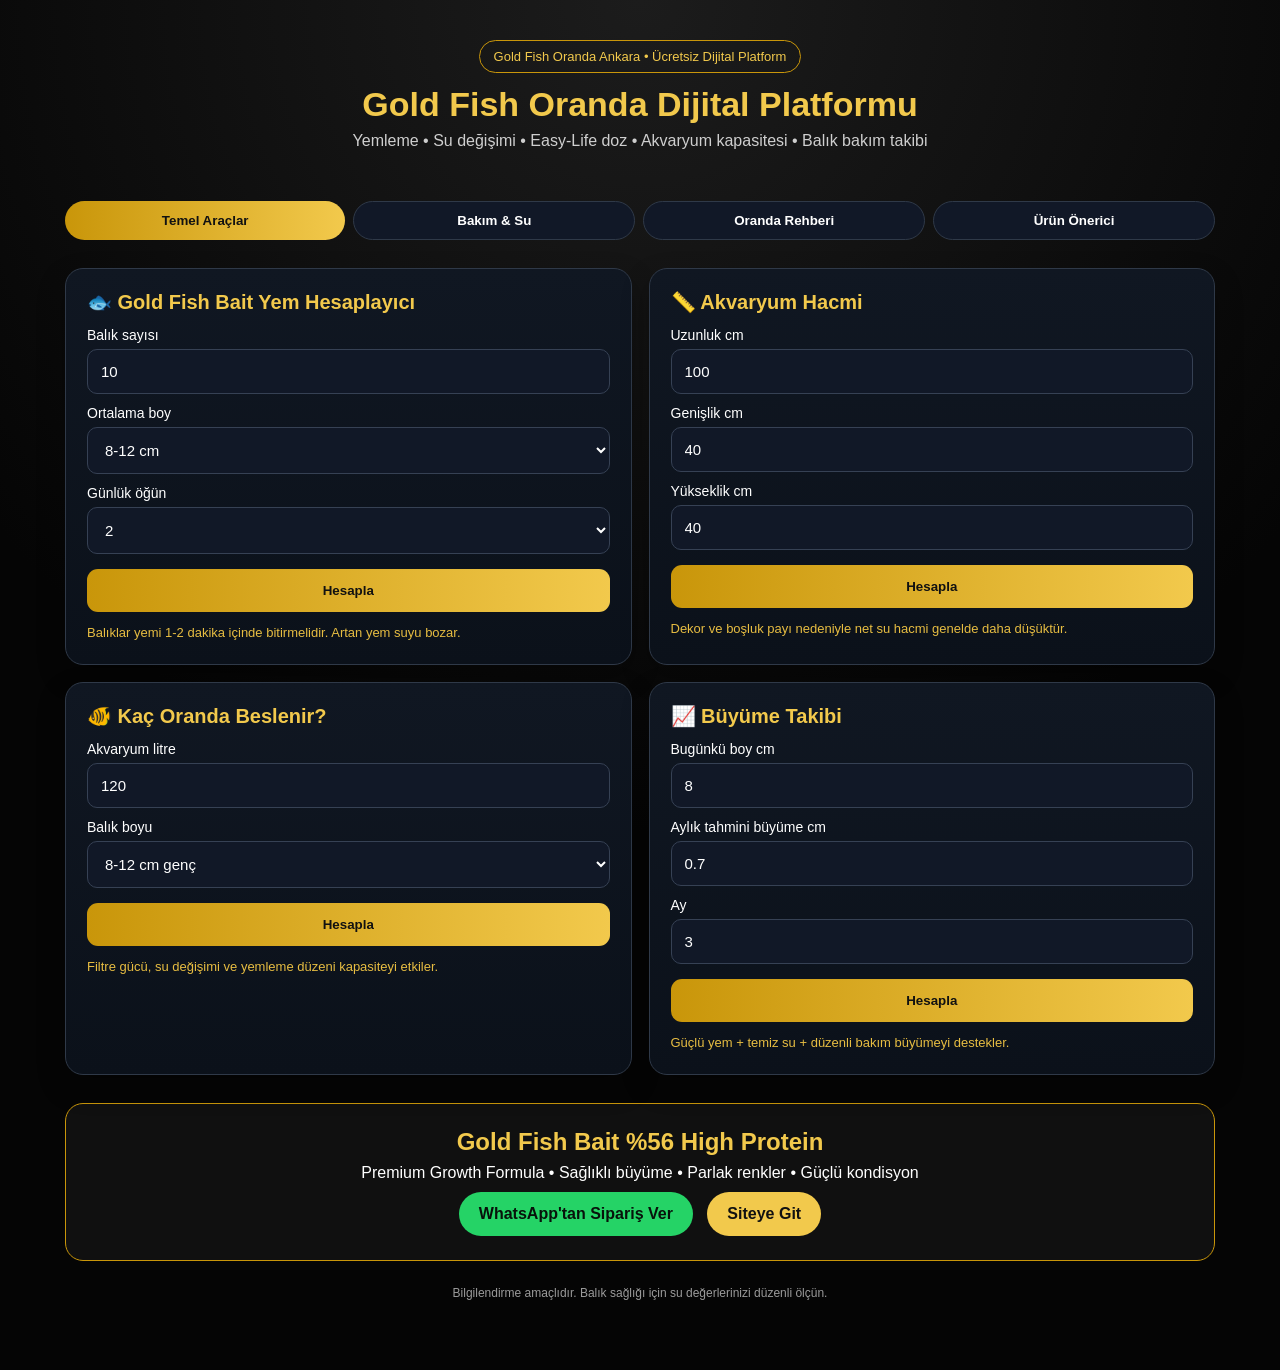
==== index.html @ d2656346 "Add files via upload" ====
<!DOCTYPE html>
<html lang="tr">
<head>
<meta charset="UTF-8">
<meta name="viewport" content="width=device-width, initial-scale=1.0">
<title>Gold Fish Oranda Dijital Platformu</title>
<style>
:root{--bg:#050505;--panel:#101722;--panel2:#0b111a;--gold:#f2c94c;--goldDark:#c9960a;--text:#fff;--muted:#cfcfcf;--line:#2f3948;--green:#22c55e;--red:#ef4444}
*{box-sizing:border-box} body{margin:0;font-family:Arial,Helvetica,sans-serif;background:radial-gradient(circle at top,#1c1c1c,#050505 55%);color:var(--text)}
.wrap{max-width:1180px;margin:auto;padding:28px 15px 70px}
header{text-align:center;padding:12px 0 26px}
.badge{display:inline-block;border:1px solid var(--goldDark);color:var(--gold);padding:8px 14px;border-radius:999px;font-size:13px;margin-bottom:12px}
h1{margin:0;color:var(--gold);font-size:34px}.sub{color:var(--muted);margin-top:8px}
.tabs{display:flex;gap:8px;overflow:auto;margin:10px 0 20px;padding-bottom:8px}
.tab{white-space:nowrap;background:#111827;border:1px solid var(--line);color:white;padding:11px 14px;border-radius:999px;cursor:pointer;font-weight:700}
.tab.active{background:linear-gradient(90deg,var(--goldDark),var(--gold));color:#111;border:0}
.grid{display:grid;grid-template-columns:repeat(2,minmax(0,1fr));gap:17px}.card{background:linear-gradient(180deg,var(--panel),var(--panel2));border:1px solid var(--line);border-radius:18px;padding:21px;box-shadow:0 12px 28px rgba(0,0,0,.28)}
.card h2{margin:0 0 13px;color:var(--gold);font-size:20px}label{display:block;margin:11px 0 6px;font-size:14px}
input,select{width:100%;background:#111827;border:1px solid #364154;color:white;border-radius:10px;padding:13px;font-size:15px}
button{width:100%;margin-top:15px;border:0;border-radius:11px;padding:14px;font-weight:900;cursor:pointer;background:linear-gradient(90deg,var(--goldDark),var(--gold));color:#111}
.result{display:none;margin-top:15px;background:#111827;border:1px solid #3b4658;border-radius:13px;padding:15px;line-height:1.8}.result b{color:var(--gold)}
.note{font-size:13px;color:#e7bd42;margin-top:12px;line-height:1.45}.section{display:none}.section.active{display:block}
.cta{margin-top:28px;text-align:center;background:#101010;border:1px solid var(--goldDark);border-radius:18px;padding:24px}.cta h3{color:var(--gold);margin:0 0 8px;font-size:24px}
.cta a{display:inline-block;margin:10px 5px 0;background:#25D366;color:#08120b;text-decoration:none;font-weight:900;border-radius:999px;padding:13px 20px}
.small{font-size:12px;color:#9b9b9b;text-align:center;margin-top:25px}.pill{display:inline-block;padding:4px 9px;border-radius:999px;background:#172033;color:#fff;margin:3px;font-size:12px}
@media(max-width:800px){.grid{grid-template-columns:1fr}h1{font-size:26px}.wrap{padding-top:18px}}
</style>
</head>
<body>
<div class="wrap">
<header>
<div class="badge">Gold Fish Oranda Ankara • Ücretsiz Dijital Platform</div>
<h1>Gold Fish Oranda Dijital Platformu</h1>
<div class="sub">Yemleme • Su değişimi • Easy-Life doz • Akvaryum kapasitesi • Balık bakım takibi</div>
</header>

<div class="tabs">
<button class="tab active" onclick="openSec('temel',this)">Temel Araçlar</button>
<button class="tab" onclick="openSec('bakim',this)">Bakım & Su</button>
<button class="tab" onclick="openSec('oranda',this)">Oranda Rehberi</button>
<button class="tab" onclick="openSec('urun',this)">Ürün Önerici</button>
</div>

<section id="temel" class="section active">
<div class="grid">
<div class="card"><h2>🐟 Gold Fish Bait Yem Hesaplayıcı</h2><label>Balık sayısı</label><input id="fishCount" type="number" value="10"><label>Ortalama boy</label><select id="fishSize"><option value="0.05">5 cm altı</option><option value="0.10">5-8 cm</option><option value="0.20" selected>8-12 cm</option><option value="0.35">12 cm üzeri</option></select><label>Günlük öğün</label><select id="meals"><option>1</option><option selected>2</option><option>3</option></select><button onclick="feedCalc()">Hesapla</button><div id="feedResult" class="result"></div><div class="note">Balıklar yemi 1-2 dakika içinde bitirmelidir. Artan yem suyu bozar.</div></div>
<div class="card"><h2>📏 Akvaryum Hacmi</h2><label>Uzunluk cm</label><input id="l" type="number" value="100"><label>Genişlik cm</label><input id="w" type="number" value="40"><label>Yükseklik cm</label><input id="h" type="number" value="40"><button onclick="volumeCalc()">Hesapla</button><div id="volumeResult" class="result"></div><div class="note">Dekor ve boşluk payı nedeniyle net su hacmi genelde daha düşüktür.</div></div>
<div class="card"><h2>🐠 Kaç Oranda Beslenir?</h2><label>Akvaryum litre</label><input id="capLiter" type="number" value="120"><label>Balık boyu</label><select id="capSize"><option value="20">5-8 cm yavru</option><option value="30" selected>8-12 cm genç</option><option value="45">12 cm üzeri büyük</option></select><button onclick="capCalc()">Hesapla</button><div id="capResult" class="result"></div><div class="note">Filtre gücü, su değişimi ve yemleme düzeni kapasiteyi etkiler.</div></div>
<div class="card"><h2>📈 Büyüme Takibi</h2><label>Bugünkü boy cm</label><input id="now" type="number" value="8"><label>Aylık tahmini büyüme cm</label><input id="growth" type="number" value="0.7" step="0.1"><label>Ay</label><input id="month" type="number" value="3"><button onclick="growthCalc()">Hesapla</button><div id="growthResult" class="result"></div><div class="note">Güçlü yem + temiz su + düzenli bakım büyümeyi destekler.</div></div>
</div>
</section>

<section id="bakim" class="section">
<div class="grid">
<div class="card"><h2>💧 Su Değişimi</h2><label>Akvaryum litre</label><input id="waterLiter" type="number" value="100"><label>Değişim oranı</label><select id="waterRate"><option value=".20">%20 Hafif</option><option value=".30" selected>%30 Standart</option><option value=".40">%40 Yoğun stok</option></select><button onclick="waterCalc()">Hesapla</button><div id="waterResult" class="result"></div></div>
<div class="card"><h2>🧪 Easy-Life Doz</h2><label>Akvaryum litre</label><input id="doseLiter" type="number" value="100"><label>Ürün</label><select id="doseProduct"><option value="10">AquaMaker</option><option value="10">EasyStart</option><option value="10">Filter Medium</option></select><button onclick="doseCalc()">Hesapla</button><div id="doseResult" class="result"></div><div class="note">Etiket talimatını ayrıca kontrol edin.</div></div>
<div class="card"><h2>🌊 Filtre Debisi</h2><label>Akvaryum litre</label><input id="flowLiter" type="number" value="100"><label>Çevrim hedefi</label><select id="turnover"><option value="5">Saatte 5x</option><option value="7" selected>Saatte 7x</option><option value="10">Saatte 10x</option></select><button onclick="flowCalc()">Hesapla</button><div id="flowResult" class="result"></div></div>
<div class="card"><h2>🧂 Tuz Hesaplayıcı</h2><label>Akvaryum litre</label><input id="saltLiter" type="number" value="100"><label>Doz</label><select id="saltDose"><option value="1">1 g / litre hafif</option><option value="2">2 g / litre orta</option><option value="3">3 g / litre güçlü</option></select><button onclick="saltCalc()">Hesapla</button><div id="saltResult" class="result"></div><div class="note">Tuz kullanımı tür, bitki ve tedavi durumuna göre değişir.</div></div>
</div>
</section>

<section id="oranda" class="section">
<div class="grid">
<div class="card"><h2>⭐ Oranda Kalite Ön Değerlendirme</h2><label>Baş gelişimi</label><select id="head"><option value="1">Zayıf</option><option value="2">Orta</option><option value="3">Güçlü</option></select><label>Vücut formu</label><select id="body"><option value="1">Zayıf</option><option value="2">Orta</option><option value="3">Güçlü</option></select><label>Renk/parlaklık</label><select id="color"><option value="1">Zayıf</option><option value="2">Orta</option><option value="3">Güçlü</option></select><button onclick="qualityCalc()">Değerlendir</button><div id="qualityResult" class="result"></div></div>
<div class="card"><h2>📋 Haftalık Bakım Planı</h2><label>Akvaryum yoğunluğu</label><select id="density"><option value="normal">Normal</option><option value="high">Yoğun</option></select><button onclick="planCalc()">Plan Oluştur</button><div id="planResult" class="result"></div></div>
</div>
</section>

<section id="urun" class="section">
<div class="grid">
<div class="card"><h2>🛒 Ürün Önerici</h2><label>Bugünkü ihtiyaç</label><select id="need"><option value="new">Yeni akvaryum kurdum</option><option value="water">Su değişimi yaptım</option><option value="cloudy">Su bulanık</option><option value="growth">Balık büyütmek istiyorum</option></select><button onclick="recommend()">Öner</button><div id="recResult" class="result"></div></div>
<div class="card"><h2>🎯 Başlangıç Seti</h2><p><span class="pill">AquaMaker</span><span class="pill">EasyStart</span><span class="pill">Filter Medium</span><span class="pill">Gold Fish Bait</span></p><div class="note">Yeni başlayan müşteriye hem su hazırlığı hem yemleme için mantıklı set.</div><button onclick="show('setResult','✅ Tavsiye edilen set:<br><b>AquaMaker + EasyStart + Filter Medium + Gold Fish Bait</b><br>WhatsApp sipariş butonuyla müşteriyi satışa yönlendirebilirsin.')">Seti Göster</button><div id="setResult" class="result"></div></div>
</div>
</section>

<div class="cta">
<h3>Gold Fish Bait %56 High Protein</h3>
<div>Premium Growth Formula • Sağlıklı büyüme • Parlak renkler • Güçlü kondisyon</div>
<a href="https://wa.me/905337734115" target="_blank">WhatsApp'tan Sipariş Ver</a>
<a href="https://goldfishoranda.com" target="_blank" style="background:#f2c94c;color:#111">Siteye Git</a>
</div>
<div class="small">Bilgilendirme amaçlıdır. Balık sağlığı için su değerlerinizi düzenli ölçün.</div>
</div>
<script>
function openSec(id,btn){document.querySelectorAll('.section').forEach(s=>s.classList.remove('active'));document.getElementById(id).classList.add('active');document.querySelectorAll('.tab').forEach(t=>t.classList.remove('active'));btn.classList.add('active')}
function v(id){return Math.max(0,parseFloat(document.getElementById(id).value)||0)} function show(id,html){let e=document.getElementById(id);e.innerHTML=html;e.style.display='block'}
function feedCalc(){let d=v('fishCount')*parseFloat(document.getElementById('fishSize').value), m=v('meals')||1;show('feedResult',`🐟 Günlük toplam: <b>${d.toFixed(2)} g</b><br>🍽️ Öğün başı: <b>${(d/m).toFixed(2)} g</b><br>✅ Gold Fish Bait için güvenli başlangıç miktarı.`)}
function volumeCalc(){let gross=v('l')*v('w')*v('h')/1000;show('volumeResult',`📏 Brüt hacim: <b>${gross.toFixed(0)} L</b><br>💧 Yaklaşık net su: <b>${(gross*.85).toFixed(0)} L</b>`)}
function capCalc(){let f=Math.floor(v('capLiter')/parseFloat(document.getElementById('capSize').value));show('capResult',`🐠 Tavsiye edilen maksimum: <b>${f} oranda</b>`)}
function growthCalc(){show('growthResult',`📈 Tahmini boy: <b>${(v('now')+v('growth')*v('month')).toFixed(1)} cm</b>`)}
function waterCalc(){let a=v('waterLiter')*parseFloat(document.getElementById('waterRate').value);show('waterResult',`💧 Haftalık değişim: <b>${a.toFixed(0)} L</b>`)}
function doseCalc(){let a=v('doseLiter')/100*parseFloat(document.getElementById('doseProduct').value);show('doseResult',`🧪 Tavsiye edilen doz: <b>${a.toFixed(1)} ml</b>`)}
function flowCalc(){let a=v('flowLiter')*parseFloat(document.getElementById('turnover').value);show('flowResult',`🌊 Önerilen filtre debisi: <b>${a.toFixed(0)} L/saat</b>`)}
function saltCalc(){let a=v('saltLiter')*parseFloat(document.getElementById('saltDose').value);show('saltResult',`🧂 Toplam tuz: <b>${a.toFixed(0)} g</b>`)}
function qualityCalc(){let s=v('head')+v('body')+v('color'), q=s>=8?'Imperial / Royal seviyesi potansiyel':s>=6?'Prestige seviyesi potansiyel':'Classic / gelişime açık';show('qualityResult',`⭐ Ön değerlendirme: <b>${q}</b><br>Bu sadece görsel ön değerlendirmedir.`)}
function planCalc(){let high=document.getElementById('density').value==='high';show('planResult',high?`📋 Yoğun bakım:<br><b>Haftada 2 kez %30 su değişimi</b><br>Günlük gözlem, kontrollü yemleme, filtre kontrolü.`:`📋 Standart bakım:<br><b>Haftada 1 kez %25-30 su değişimi</b><br>Günlük yemleme kontrolü, haftalık dip çekimi.`)}
function recommend(){let n=document.getElementById('need').value;let t={new:'✅ EasyStart + AquaMaker + Gold Fish Bait',water:'✅ AquaMaker + Filter Medium',cloudy:'✅ Filter Medium + kontrollü yemleme + su değişimi',growth:'✅ Gold Fish Bait %56 Protein + düzenli su değişimi'};show('recResult',t[n])}
</script>
</body></html>
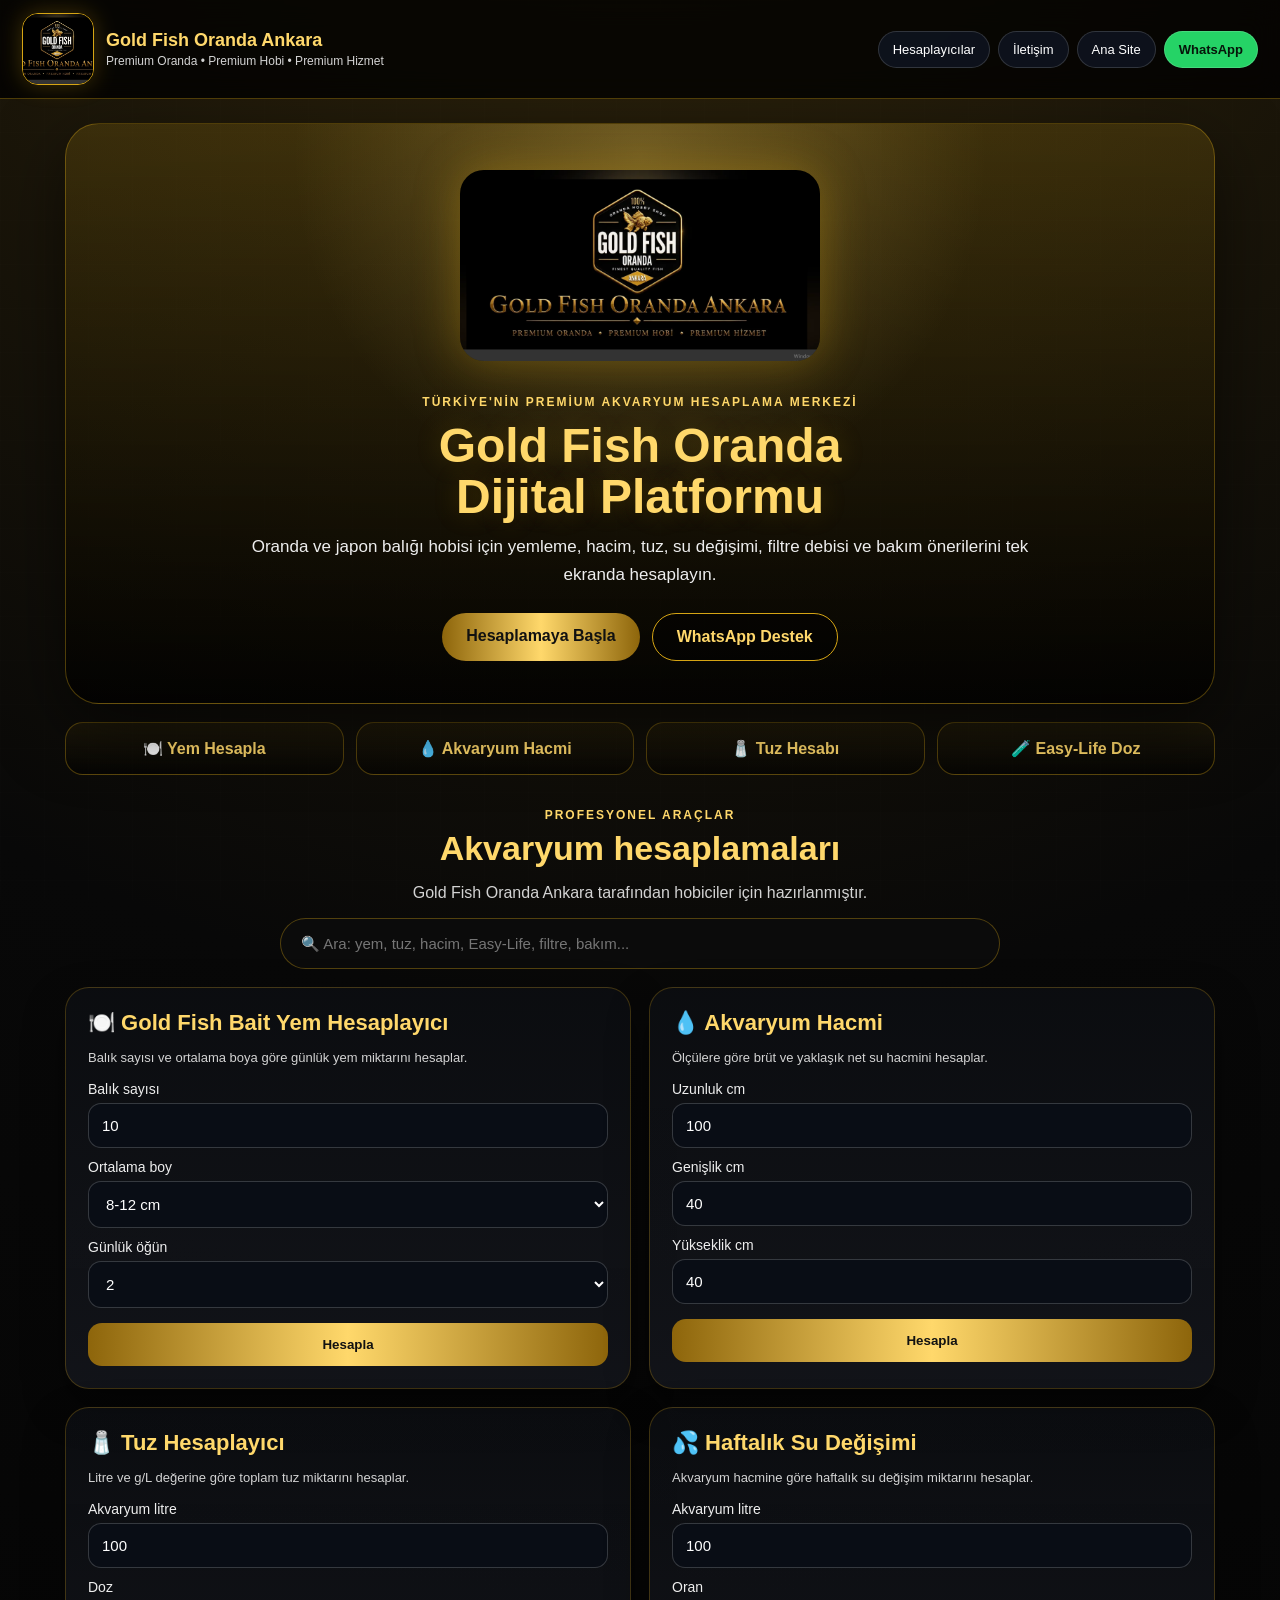
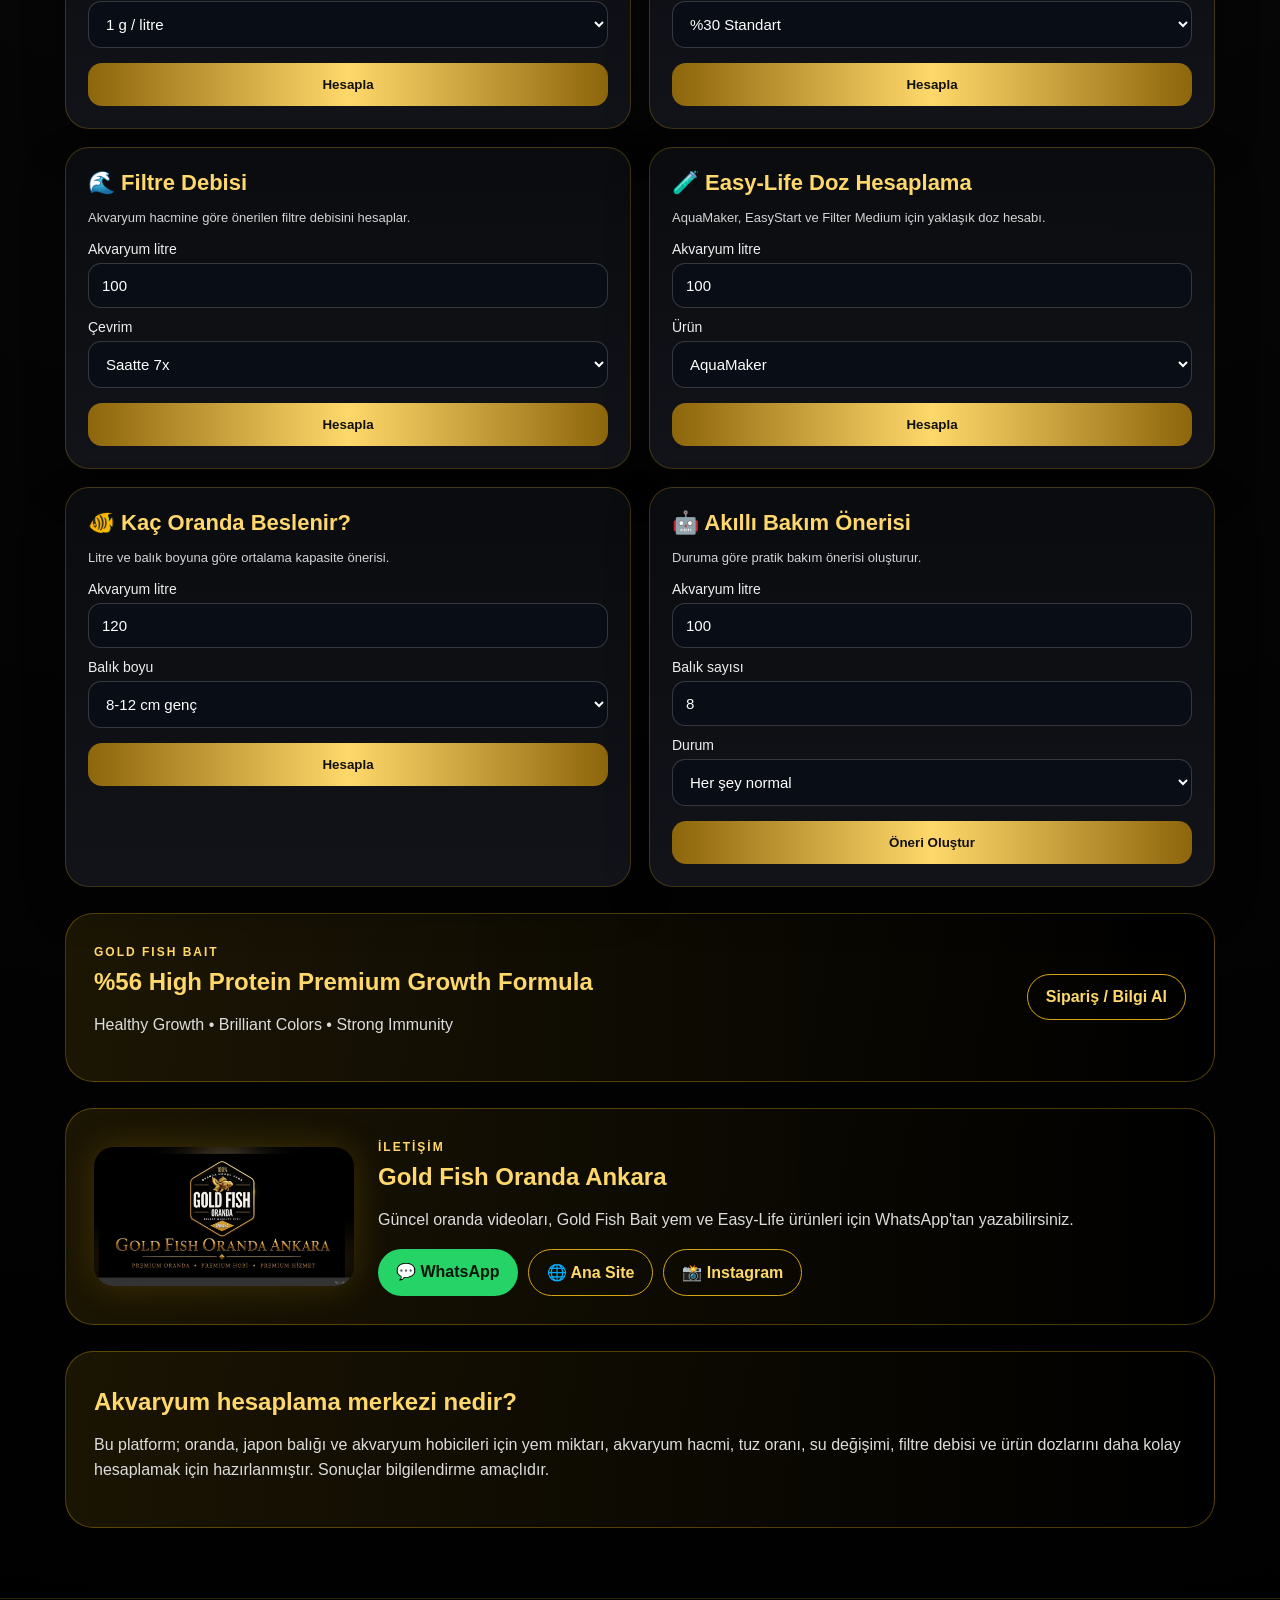
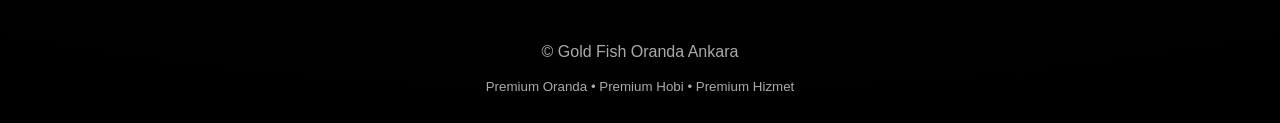
==== commit 942ec431: "Add files via upload" ====
--- a/index.html
+++ b/index.html
@@ -1,99 +1,191 @@
 <!DOCTYPE html>
 <html lang="tr">
 <head>
-<meta charset="UTF-8">
-<meta name="viewport" content="width=device-width, initial-scale=1.0">
-<title>Gold Fish Oranda Dijital Platformu</title>
-<style>
-:root{--bg:#050505;--panel:#101722;--panel2:#0b111a;--gold:#f2c94c;--goldDark:#c9960a;--text:#fff;--muted:#cfcfcf;--line:#2f3948;--green:#22c55e;--red:#ef4444}
-*{box-sizing:border-box} body{margin:0;font-family:Arial,Helvetica,sans-serif;background:radial-gradient(circle at top,#1c1c1c,#050505 55%);color:var(--text)}
-.wrap{max-width:1180px;margin:auto;padding:28px 15px 70px}
-header{text-align:center;padding:12px 0 26px}
-.badge{display:inline-block;border:1px solid var(--goldDark);color:var(--gold);padding:8px 14px;border-radius:999px;font-size:13px;margin-bottom:12px}
-h1{margin:0;color:var(--gold);font-size:34px}.sub{color:var(--muted);margin-top:8px}
-.tabs{display:flex;gap:8px;overflow:auto;margin:10px 0 20px;padding-bottom:8px}
-.tab{white-space:nowrap;background:#111827;border:1px solid var(--line);color:white;padding:11px 14px;border-radius:999px;cursor:pointer;font-weight:700}
-.tab.active{background:linear-gradient(90deg,var(--goldDark),var(--gold));color:#111;border:0}
-.grid{display:grid;grid-template-columns:repeat(2,minmax(0,1fr));gap:17px}.card{background:linear-gradient(180deg,var(--panel),var(--panel2));border:1px solid var(--line);border-radius:18px;padding:21px;box-shadow:0 12px 28px rgba(0,0,0,.28)}
-.card h2{margin:0 0 13px;color:var(--gold);font-size:20px}label{display:block;margin:11px 0 6px;font-size:14px}
-input,select{width:100%;background:#111827;border:1px solid #364154;color:white;border-radius:10px;padding:13px;font-size:15px}
-button{width:100%;margin-top:15px;border:0;border-radius:11px;padding:14px;font-weight:900;cursor:pointer;background:linear-gradient(90deg,var(--goldDark),var(--gold));color:#111}
-.result{display:none;margin-top:15px;background:#111827;border:1px solid #3b4658;border-radius:13px;padding:15px;line-height:1.8}.result b{color:var(--gold)}
-.note{font-size:13px;color:#e7bd42;margin-top:12px;line-height:1.45}.section{display:none}.section.active{display:block}
-.cta{margin-top:28px;text-align:center;background:#101010;border:1px solid var(--goldDark);border-radius:18px;padding:24px}.cta h3{color:var(--gold);margin:0 0 8px;font-size:24px}
-.cta a{display:inline-block;margin:10px 5px 0;background:#25D366;color:#08120b;text-decoration:none;font-weight:900;border-radius:999px;padding:13px 20px}
-.small{font-size:12px;color:#9b9b9b;text-align:center;margin-top:25px}.pill{display:inline-block;padding:4px 9px;border-radius:999px;background:#172033;color:#fff;margin:3px;font-size:12px}
-@media(max-width:800px){.grid{grid-template-columns:1fr}h1{font-size:26px}.wrap{padding-top:18px}}
-</style>
+  <meta charset="UTF-8" />
+  <meta name="viewport" content="width=device-width, initial-scale=1.0" />
+  <title>Gold Fish Oranda Ankara | Premium Akvaryum Hesaplama Merkezi</title>
+  <meta name="description" content="Gold Fish Oranda Ankara premium akvaryum hesaplama merkezi. Yem, hacim, tuz, su değişimi, Easy-Life doz ve bakım önerileri." />
+  <meta name="theme-color" content="#050505" />
+  <link rel="icon" href="logo.png" />
+  <link rel="stylesheet" href="style.css" />
 </head>
 <body>
-<div class="wrap">
-<header>
-<div class="badge">Gold Fish Oranda Ankara • Ücretsiz Dijital Platform</div>
-<h1>Gold Fish Oranda Dijital Platformu</h1>
-<div class="sub">Yemleme • Su değişimi • Easy-Life doz • Akvaryum kapasitesi • Balık bakım takibi</div>
-</header>
+  <div id="loader" class="loader">
+    <div class="loader-box">
+      <img src="logo.png" alt="Gold Fish Oranda Ankara" />
+      <span>PREMIUM DİJİTAL PLATFORM</span>
+    </div>
+  </div>
 
-<div class="tabs">
-<button class="tab active" onclick="openSec('temel',this)">Temel Araçlar</button>
-<button class="tab" onclick="openSec('bakim',this)">Bakım & Su</button>
-<button class="tab" onclick="openSec('oranda',this)">Oranda Rehberi</button>
-<button class="tab" onclick="openSec('urun',this)">Ürün Önerici</button>
-</div>
+  <header class="topbar">
+    <a class="brand" href="#top">
+      <img src="logo.png" alt="Gold Fish Oranda Ankara" />
+      <div>
+        <strong>Gold Fish Oranda Ankara</strong>
+        <small>Premium Oranda • Premium Hobi • Premium Hizmet</small>
+      </div>
+    </a>
 
-<section id="temel" class="section active">
-<div class="grid">
-<div class="card"><h2>🐟 Gold Fish Bait Yem Hesaplayıcı</h2><label>Balık sayısı</label><input id="fishCount" type="number" value="10"><label>Ortalama boy</label><select id="fishSize"><option value="0.05">5 cm altı</option><option value="0.10">5-8 cm</option><option value="0.20" selected>8-12 cm</option><option value="0.35">12 cm üzeri</option></select><label>Günlük öğün</label><select id="meals"><option>1</option><option selected>2</option><option>3</option></select><button onclick="feedCalc()">Hesapla</button><div id="feedResult" class="result"></div><div class="note">Balıklar yemi 1-2 dakika içinde bitirmelidir. Artan yem suyu bozar.</div></div>
-<div class="card"><h2>📏 Akvaryum Hacmi</h2><label>Uzunluk cm</label><input id="l" type="number" value="100"><label>Genişlik cm</label><input id="w" type="number" value="40"><label>Yükseklik cm</label><input id="h" type="number" value="40"><button onclick="volumeCalc()">Hesapla</button><div id="volumeResult" class="result"></div><div class="note">Dekor ve boşluk payı nedeniyle net su hacmi genelde daha düşüktür.</div></div>
-<div class="card"><h2>🐠 Kaç Oranda Beslenir?</h2><label>Akvaryum litre</label><input id="capLiter" type="number" value="120"><label>Balık boyu</label><select id="capSize"><option value="20">5-8 cm yavru</option><option value="30" selected>8-12 cm genç</option><option value="45">12 cm üzeri büyük</option></select><button onclick="capCalc()">Hesapla</button><div id="capResult" class="result"></div><div class="note">Filtre gücü, su değişimi ve yemleme düzeni kapasiteyi etkiler.</div></div>
-<div class="card"><h2>📈 Büyüme Takibi</h2><label>Bugünkü boy cm</label><input id="now" type="number" value="8"><label>Aylık tahmini büyüme cm</label><input id="growth" type="number" value="0.7" step="0.1"><label>Ay</label><input id="month" type="number" value="3"><button onclick="growthCalc()">Hesapla</button><div id="growthResult" class="result"></div><div class="note">Güçlü yem + temiz su + düzenli bakım büyümeyi destekler.</div></div>
-</div>
-</section>
+    <nav>
+      <a href="#tools">Hesaplayıcılar</a>
+      <a href="#contact">İletişim</a>
+      <a href="https://goldfishoranda.com" target="_blank">Ana Site</a>
+      <a class="nav-wa" href="https://wa.me/905337734115" target="_blank">WhatsApp</a>
+    </nav>
+  </header>
 
-<section id="bakim" class="section">
-<div class="grid">
-<div class="card"><h2>💧 Su Değişimi</h2><label>Akvaryum litre</label><input id="waterLiter" type="number" value="100"><label>Değişim oranı</label><select id="waterRate"><option value=".20">%20 Hafif</option><option value=".30" selected>%30 Standart</option><option value=".40">%40 Yoğun stok</option></select><button onclick="waterCalc()">Hesapla</button><div id="waterResult" class="result"></div></div>
-<div class="card"><h2>🧪 Easy-Life Doz</h2><label>Akvaryum litre</label><input id="doseLiter" type="number" value="100"><label>Ürün</label><select id="doseProduct"><option value="10">AquaMaker</option><option value="10">EasyStart</option><option value="10">Filter Medium</option></select><button onclick="doseCalc()">Hesapla</button><div id="doseResult" class="result"></div><div class="note">Etiket talimatını ayrıca kontrol edin.</div></div>
-<div class="card"><h2>🌊 Filtre Debisi</h2><label>Akvaryum litre</label><input id="flowLiter" type="number" value="100"><label>Çevrim hedefi</label><select id="turnover"><option value="5">Saatte 5x</option><option value="7" selected>Saatte 7x</option><option value="10">Saatte 10x</option></select><button onclick="flowCalc()">Hesapla</button><div id="flowResult" class="result"></div></div>
-<div class="card"><h2>🧂 Tuz Hesaplayıcı</h2><label>Akvaryum litre</label><input id="saltLiter" type="number" value="100"><label>Doz</label><select id="saltDose"><option value="1">1 g / litre hafif</option><option value="2">2 g / litre orta</option><option value="3">3 g / litre güçlü</option></select><button onclick="saltCalc()">Hesapla</button><div id="saltResult" class="result"></div><div class="note">Tuz kullanımı tür, bitki ve tedavi durumuna göre değişir.</div></div>
-</div>
-</section>
+  <main id="top">
+    <section class="hero">
+      <div class="hero-glow"></div>
+      <img class="hero-logo" src="logo.png" alt="Gold Fish Oranda Ankara" />
+      <p class="eyebrow">Türkiye'nin Premium Akvaryum Hesaplama Merkezi</p>
+      <h1>Gold Fish Oranda<br>Dijital Platformu</h1>
+      <p class="hero-text">Oranda ve japon balığı hobisi için yemleme, hacim, tuz, su değişimi, filtre debisi ve bakım önerilerini tek ekranda hesaplayın.</p>
+      <div class="hero-buttons">
+        <a class="btn gold" href="#tools">Hesaplamaya Başla</a>
+        <a class="btn outline" href="https://wa.me/905337734115" target="_blank">WhatsApp Destek</a>
+      </div>
+    </section>
 
-<section id="oranda" class="section">
-<div class="grid">
-<div class="card"><h2>⭐ Oranda Kalite Ön Değerlendirme</h2><label>Baş gelişimi</label><select id="head"><option value="1">Zayıf</option><option value="2">Orta</option><option value="3">Güçlü</option></select><label>Vücut formu</label><select id="body"><option value="1">Zayıf</option><option value="2">Orta</option><option value="3">Güçlü</option></select><label>Renk/parlaklık</label><select id="color"><option value="1">Zayıf</option><option value="2">Orta</option><option value="3">Güçlü</option></select><button onclick="qualityCalc()">Değerlendir</button><div id="qualityResult" class="result"></div></div>
-<div class="card"><h2>📋 Haftalık Bakım Planı</h2><label>Akvaryum yoğunluğu</label><select id="density"><option value="normal">Normal</option><option value="high">Yoğun</option></select><button onclick="planCalc()">Plan Oluştur</button><div id="planResult" class="result"></div></div>
-</div>
-</section>
+    <section class="quick">
+      <a href="#yem">🍽️ Yem Hesapla</a>
+      <a href="#hacim">💧 Akvaryum Hacmi</a>
+      <a href="#tuz">🧂 Tuz Hesabı</a>
+      <a href="#easy">🧪 Easy-Life Doz</a>
+    </section>
 
-<section id="urun" class="section">
-<div class="grid">
-<div class="card"><h2>🛒 Ürün Önerici</h2><label>Bugünkü ihtiyaç</label><select id="need"><option value="new">Yeni akvaryum kurdum</option><option value="water">Su değişimi yaptım</option><option value="cloudy">Su bulanık</option><option value="growth">Balık büyütmek istiyorum</option></select><button onclick="recommend()">Öner</button><div id="recResult" class="result"></div></div>
-<div class="card"><h2>🎯 Başlangıç Seti</h2><p><span class="pill">AquaMaker</span><span class="pill">EasyStart</span><span class="pill">Filter Medium</span><span class="pill">Gold Fish Bait</span></p><div class="note">Yeni başlayan müşteriye hem su hazırlığı hem yemleme için mantıklı set.</div><button onclick="show('setResult','✅ Tavsiye edilen set:<br><b>AquaMaker + EasyStart + Filter Medium + Gold Fish Bait</b><br>WhatsApp sipariş butonuyla müşteriyi satışa yönlendirebilirsin.')">Seti Göster</button><div id="setResult" class="result"></div></div>
-</div>
-</section>
+    <section id="tools" class="section-title">
+      <span>PROFESYONEL ARAÇLAR</span>
+      <h2>Akvaryum hesaplamaları</h2>
+      <p>Gold Fish Oranda Ankara tarafından hobiciler için hazırlanmıştır.</p>
+      <input id="search" oninput="filterCards()" placeholder="🔍 Ara: yem, tuz, hacim, Easy-Life, filtre, bakım..." />
+    </section>
 
-<div class="cta">
-<h3>Gold Fish Bait %56 High Protein</h3>
-<div>Premium Growth Formula • Sağlıklı büyüme • Parlak renkler • Güçlü kondisyon</div>
-<a href="https://wa.me/905337734115" target="_blank">WhatsApp'tan Sipariş Ver</a>
-<a href="https://goldfishoranda.com" target="_blank" style="background:#f2c94c;color:#111">Siteye Git</a>
-</div>
-<div class="small">Bilgilendirme amaçlıdır. Balık sağlığı için su değerlerinizi düzenli ölçün.</div>
-</div>
-<script>
-function openSec(id,btn){document.querySelectorAll('.section').forEach(s=>s.classList.remove('active'));document.getElementById(id).classList.add('active');document.querySelectorAll('.tab').forEach(t=>t.classList.remove('active'));btn.classList.add('active')}
-function v(id){return Math.max(0,parseFloat(document.getElementById(id).value)||0)} function show(id,html){let e=document.getElementById(id);e.innerHTML=html;e.style.display='block'}
-function feedCalc(){let d=v('fishCount')*parseFloat(document.getElementById('fishSize').value), m=v('meals')||1;show('feedResult',`🐟 Günlük toplam: <b>${d.toFixed(2)} g</b><br>🍽️ Öğün başı: <b>${(d/m).toFixed(2)} g</b><br>✅ Gold Fish Bait için güvenli başlangıç miktarı.`)}
-function volumeCalc(){let gross=v('l')*v('w')*v('h')/1000;show('volumeResult',`📏 Brüt hacim: <b>${gross.toFixed(0)} L</b><br>💧 Yaklaşık net su: <b>${(gross*.85).toFixed(0)} L</b>`)}
-function capCalc(){let f=Math.floor(v('capLiter')/parseFloat(document.getElementById('capSize').value));show('capResult',`🐠 Tavsiye edilen maksimum: <b>${f} oranda</b>`)}
-function growthCalc(){show('growthResult',`📈 Tahmini boy: <b>${(v('now')+v('growth')*v('month')).toFixed(1)} cm</b>`)}
-function waterCalc(){let a=v('waterLiter')*parseFloat(document.getElementById('waterRate').value);show('waterResult',`💧 Haftalık değişim: <b>${a.toFixed(0)} L</b>`)}
-function doseCalc(){let a=v('doseLiter')/100*parseFloat(document.getElementById('doseProduct').value);show('doseResult',`🧪 Tavsiye edilen doz: <b>${a.toFixed(1)} ml</b>`)}
-function flowCalc(){let a=v('flowLiter')*parseFloat(document.getElementById('turnover').value);show('flowResult',`🌊 Önerilen filtre debisi: <b>${a.toFixed(0)} L/saat</b>`)}
-function saltCalc(){let a=v('saltLiter')*parseFloat(document.getElementById('saltDose').value);show('saltResult',`🧂 Toplam tuz: <b>${a.toFixed(0)} g</b>`)}
-function qualityCalc(){let s=v('head')+v('body')+v('color'), q=s>=8?'Imperial / Royal seviyesi potansiyel':s>=6?'Prestige seviyesi potansiyel':'Classic / gelişime açık';show('qualityResult',`⭐ Ön değerlendirme: <b>${q}</b><br>Bu sadece görsel ön değerlendirmedir.`)}
-function planCalc(){let high=document.getElementById('density').value==='high';show('planResult',high?`📋 Yoğun bakım:<br><b>Haftada 2 kez %30 su değişimi</b><br>Günlük gözlem, kontrollü yemleme, filtre kontrolü.`:`📋 Standart bakım:<br><b>Haftada 1 kez %25-30 su değişimi</b><br>Günlük yemleme kontrolü, haftalık dip çekimi.`)}
-function recommend(){let n=document.getElementById('need').value;let t={new:'✅ EasyStart + AquaMaker + Gold Fish Bait',water:'✅ AquaMaker + Filter Medium',cloudy:'✅ Filter Medium + kontrollü yemleme + su değişimi',growth:'✅ Gold Fish Bait %56 Protein + düzenli su değişimi'};show('recResult',t[n])}
-</script>
-</body></html>
+    <section class="grid">
+      <article id="yem" class="card searchable" data-name="yem gold fish bait gram günlük">
+        <h3>🍽️ Gold Fish Bait Yem Hesaplayıcı</h3>
+        <p>Balık sayısı ve ortalama boya göre günlük yem miktarını hesaplar.</p>
+        <label>Balık sayısı</label><input id="fishCount" type="number" value="10" />
+        <label>Ortalama boy</label>
+        <select id="fishSize">
+          <option value="0.05">5 cm altı</option>
+          <option value="0.10">5-8 cm</option>
+          <option value="0.20" selected>8-12 cm</option>
+          <option value="0.35">12 cm üzeri</option>
+        </select>
+        <label>Günlük öğün</label><select id="meals"><option>1</option><option selected>2</option><option>3</option></select>
+        <button onclick="feedCalc()">Hesapla</button>
+        <div id="feedResult" class="result"></div>
+      </article>
+
+      <article id="hacim" class="card searchable" data-name="akvaryum hacmi litre ölçü">
+        <h3>💧 Akvaryum Hacmi</h3>
+        <p>Ölçülere göre brüt ve yaklaşık net su hacmini hesaplar.</p>
+        <label>Uzunluk cm</label><input id="l" type="number" value="100" />
+        <label>Genişlik cm</label><input id="w" type="number" value="40" />
+        <label>Yükseklik cm</label><input id="h" type="number" value="40" />
+        <button onclick="volumeCalc()">Hesapla</button>
+        <div id="volumeResult" class="result"></div>
+      </article>
+
+      <article id="tuz" class="card searchable" data-name="tuz hesaplama gram litre">
+        <h3>🧂 Tuz Hesaplayıcı</h3>
+        <p>Litre ve g/L değerine göre toplam tuz miktarını hesaplar.</p>
+        <label>Akvaryum litre</label><input id="saltLiter" type="number" value="100" />
+        <label>Doz</label>
+        <select id="saltDose"><option value="1">1 g / litre</option><option value="2">2 g / litre</option><option value="3">3 g / litre</option></select>
+        <button onclick="saltCalc()">Hesapla</button>
+        <div id="saltResult" class="result"></div>
+      </article>
+
+      <article class="card searchable" data-name="su değişimi haftalık bakım">
+        <h3>💦 Haftalık Su Değişimi</h3>
+        <p>Akvaryum hacmine göre haftalık su değişim miktarını hesaplar.</p>
+        <label>Akvaryum litre</label><input id="waterLiter" type="number" value="100" />
+        <label>Oran</label><select id="waterRate"><option value=".20">%20 Hafif</option><option value=".30" selected>%30 Standart</option><option value=".40">%40 Yoğun</option></select>
+        <button onclick="waterCalc()">Hesapla</button>
+        <div id="waterResult" class="result"></div>
+      </article>
+
+      <article class="card searchable" data-name="filtre debisi motor litre saat">
+        <h3>🌊 Filtre Debisi</h3>
+        <p>Akvaryum hacmine göre önerilen filtre debisini hesaplar.</p>
+        <label>Akvaryum litre</label><input id="flowLiter" type="number" value="100" />
+        <label>Çevrim</label><select id="turnover"><option value="5">Saatte 5x</option><option value="7" selected>Saatte 7x</option><option value="10">Saatte 10x</option></select>
+        <button onclick="flowCalc()">Hesapla</button>
+        <div id="flowResult" class="result"></div>
+      </article>
+
+      <article id="easy" class="card searchable" data-name="easy-life doz aquamaker easystart filter medium">
+        <h3>🧪 Easy-Life Doz Hesaplama</h3>
+        <p>AquaMaker, EasyStart ve Filter Medium için yaklaşık doz hesabı.</p>
+        <label>Akvaryum litre</label><input id="doseLiter" type="number" value="100" />
+        <label>Ürün</label><select id="doseProduct"><option value="10">AquaMaker</option><option value="10">EasyStart</option><option value="10">Filter Medium</option></select>
+        <button onclick="doseCalc()">Hesapla</button>
+        <div id="doseResult" class="result"></div>
+      </article>
+
+      <article class="card searchable" data-name="oranda kapasite kaç balık beslenir">
+        <h3>🐠 Kaç Oranda Beslenir?</h3>
+        <p>Litre ve balık boyuna göre ortalama kapasite önerisi.</p>
+        <label>Akvaryum litre</label><input id="capLiter" type="number" value="120" />
+        <label>Balık boyu</label>
+        <select id="capSize"><option value="20">5-8 cm yavru</option><option value="30" selected>8-12 cm genç</option><option value="45">12 cm üzeri büyük</option></select>
+        <button onclick="capCalc()">Hesapla</button>
+        <div id="capResult" class="result"></div>
+      </article>
+
+      <article class="card searchable" data-name="akıllı bakım önerisi su bulanık nitrit">
+        <h3>🤖 Akıllı Bakım Önerisi</h3>
+        <p>Duruma göre pratik bakım önerisi oluşturur.</p>
+        <label>Akvaryum litre</label><input id="smartLiter" type="number" value="100" />
+        <label>Balık sayısı</label><input id="smartFish" type="number" value="8" />
+        <label>Durum</label>
+        <select id="smartIssue">
+          <option value="normal">Her şey normal</option>
+          <option value="cloudy">Su bulanık</option>
+          <option value="nitrite">Nitrit / amonyak şüphesi</option>
+          <option value="new">Yeni kurulum</option>
+        </select>
+        <button onclick="smartAdvice()">Öneri Oluştur</button>
+        <div id="smartResult" class="result"></div>
+      </article>
+    </section>
+
+    <section class="product-strip">
+      <div>
+        <span>GOLD FISH BAIT</span>
+        <h2>%56 High Protein Premium Growth Formula</h2>
+        <p>Healthy Growth • Brilliant Colors • Strong Immunity</p>
+      </div>
+      <a href="https://wa.me/905337734115" target="_blank">Sipariş / Bilgi Al</a>
+    </section>
+
+    <section id="contact" class="contact">
+      <img src="logo.png" alt="Gold Fish Oranda Ankara" />
+      <div>
+        <span>İLETİŞİM</span>
+        <h2>Gold Fish Oranda Ankara</h2>
+        <p>Güncel oranda videoları, Gold Fish Bait yem ve Easy-Life ürünleri için WhatsApp'tan yazabilirsiniz.</p>
+        <div class="contact-links">
+          <a class="wa" href="https://wa.me/905337734115" target="_blank">💬 WhatsApp</a>
+          <a href="https://goldfishoranda.com" target="_blank">🌐 Ana Site</a>
+          <a href="https://www.instagram.com/goldfish.orandaankara" target="_blank">📸 Instagram</a>
+        </div>
+      </div>
+    </section>
+
+    <section class="seo">
+      <h2>Akvaryum hesaplama merkezi nedir?</h2>
+      <p>Bu platform; oranda, japon balığı ve akvaryum hobicileri için yem miktarı, akvaryum hacmi, tuz oranı, su değişimi, filtre debisi ve ürün dozlarını daha kolay hesaplamak için hazırlanmıştır. Sonuçlar bilgilendirme amaçlıdır.</p>
+    </section>
+  </main>
+
+  <footer>
+    <p>© Gold Fish Oranda Ankara</p>
+    <small>Premium Oranda • Premium Hobi • Premium Hizmet</small>
+  </footer>
+
+  <script src="script.js"></script>
+</body>
+</html>
--- a/style.css
+++ b/style.css
@@ -0,0 +1,24 @@
+:root{
+  --black:#030303;--black2:#080808;--panel:rgba(12,14,18,.82);--panel2:rgba(20,22,28,.88);
+  --gold:#d6a514;--gold2:#ffd86b;--gold3:#8d650b;--text:#fff;--muted:#d3d3d3;--line:rgba(214,165,20,.35);--green:#25D366;
+}
+*{box-sizing:border-box}
+html{scroll-behavior:smooth}
+body{margin:0;font-family:Arial,Helvetica,sans-serif;background:radial-gradient(circle at 50% -10%,#34280b 0,#080808 36%,#000 100%);color:var(--text)}
+body:before{content:"";position:fixed;inset:0;background:linear-gradient(90deg,rgba(255,255,255,.025) 1px,transparent 1px),linear-gradient(rgba(255,255,255,.018) 1px,transparent 1px);background-size:44px 44px;pointer-events:none;opacity:.4}
+.loader{position:fixed;inset:0;background:#000;display:flex;align-items:center;justify-content:center;z-index:9999;transition:.7s}
+.loader.hide{opacity:0;pointer-events:none}
+.loader-box{text-align:center}.loader-box img{width:240px;max-width:76vw;border-radius:22px;box-shadow:0 0 50px rgba(214,165,20,.45)}.loader-box span{display:block;margin-top:16px;color:var(--gold2);font-weight:900;letter-spacing:3px}
+.topbar{position:sticky;top:0;z-index:50;display:flex;justify-content:space-between;align-items:center;gap:16px;padding:13px 22px;background:rgba(0,0,0,.78);backdrop-filter:blur(14px);border-bottom:1px solid var(--line)}
+.brand{display:flex;align-items:center;gap:12px;text-decoration:none;color:white}.brand img{width:72px;height:72px;object-fit:cover;border-radius:16px;border:1px solid var(--gold);box-shadow:0 0 22px rgba(214,165,20,.28)}.brand strong{color:var(--gold2);font-size:18px}.brand small{display:block;color:var(--muted);font-size:12px;margin-top:3px}
+nav{display:flex;gap:8px;flex-wrap:wrap}nav a{color:white;text-decoration:none;background:rgba(17,24,39,.7);border:1px solid rgba(255,255,255,.15);border-radius:999px;padding:10px 14px;font-size:13px}.nav-wa{background:var(--green)!important;color:#06150a!important;font-weight:900}
+main{max-width:1180px;margin:auto;padding:24px 15px 70px}.hero{position:relative;overflow:hidden;text-align:center;border:1px solid var(--line);border-radius:34px;padding:46px 18px 42px;background:linear-gradient(180deg,rgba(214,165,20,.16),rgba(0,0,0,.78));box-shadow:0 24px 70px rgba(0,0,0,.55)}
+.hero-glow{position:absolute;inset:-140px;background:radial-gradient(circle at 50% 20%,rgba(255,216,107,.25),transparent 35%);pointer-events:none}.hero-logo{position:relative;width:360px;max-width:94%;border-radius:24px;box-shadow:0 0 45px rgba(214,165,20,.35);margin-bottom:18px}.eyebrow,.section-title span,.contact span,.product-strip span{color:var(--gold2);letter-spacing:2px;font-size:12px;font-weight:900;text-transform:uppercase}.hero h1{font-size:48px;line-height:1.06;margin:10px 0;color:var(--gold2);text-shadow:0 0 26px rgba(214,165,20,.22)}.hero-text{max-width:790px;margin:0 auto;color:#eee;font-size:17px;line-height:1.65}.hero-buttons{display:flex;gap:12px;justify-content:center;flex-wrap:wrap;margin-top:24px}.btn{display:inline-block;text-decoration:none;border-radius:999px;padding:14px 24px;font-weight:900}.btn.gold{color:#111;background:linear-gradient(90deg,var(--gold3),var(--gold2),var(--gold3))}.btn.outline{border:1px solid var(--gold);color:var(--gold2);background:rgba(0,0,0,.45)}
+.quick{display:grid;grid-template-columns:repeat(4,1fr);gap:12px;margin:18px 0}.quick a{text-decoration:none;color:var(--gold2);text-align:center;background:linear-gradient(180deg,rgba(214,165,20,.08),rgba(0,0,0,.5));border:1px solid var(--line);border-radius:18px;padding:16px;font-weight:900}
+.section-title{margin:30px 0 18px;text-align:center}.section-title h2{font-size:34px;margin:6px 0;color:var(--gold2)}.section-title p{color:var(--muted)}.section-title input{width:100%;max-width:720px;background:#0b0b0b;border:1px solid var(--line);color:white;border-radius:999px;padding:16px 20px;font-size:15px}
+.grid{display:grid;grid-template-columns:repeat(2,1fr);gap:18px}.card{background:linear-gradient(180deg,var(--panel),var(--panel2));border:1px solid rgba(214,165,20,.25);border-radius:24px;padding:22px;box-shadow:0 18px 42px rgba(0,0,0,.4)}.card h3{color:var(--gold2);font-size:22px;margin:0 0 8px}.card p{color:var(--muted);font-size:13px;line-height:1.45}
+label{display:block;margin:11px 0 6px;color:#eee;font-size:14px}input,select{width:100%;background:#090d15;border:1px solid rgba(255,255,255,.18);color:white;border-radius:13px;padding:13px;font-size:15px}button{width:100%;margin-top:15px;border:0;border-radius:14px;padding:14px;background:linear-gradient(90deg,var(--gold3),var(--gold2),var(--gold3));font-weight:900;color:#111;cursor:pointer}.result{display:none;margin-top:15px;background:#080808;border:1px solid var(--gold);border-radius:15px;padding:16px;line-height:1.8}.result b{color:var(--gold2)}
+.result-actions{display:flex;gap:8px;flex-wrap:wrap;margin-top:12px}.smallbtn{width:auto;background:#111827;color:white;border:1px solid rgba(255,255,255,.14);padding:9px 12px;border-radius:999px}.whatsapp{background:var(--green)!important;color:#06150a!important}
+.product-strip,.contact,.seo{margin-top:26px;border:1px solid var(--line);border-radius:28px;background:linear-gradient(90deg,rgba(214,165,20,.12),rgba(0,0,0,.72));padding:28px}.product-strip{display:flex;justify-content:space-between;align-items:center;gap:20px}.product-strip h2,.contact h2,.seo h2{color:var(--gold2);margin:8px 0}.product-strip p,.contact p,.seo p{color:#ddd;line-height:1.6}.product-strip a,.contact-links a{display:inline-block;text-decoration:none;border-radius:999px;padding:13px 18px;border:1px solid var(--gold);color:var(--gold2);font-weight:900}.contact{display:grid;grid-template-columns:260px 1fr;gap:24px;align-items:center}.contact img{width:100%;border-radius:20px;box-shadow:0 0 35px rgba(214,165,20,.22)}.contact-links{display:flex;gap:10px;flex-wrap:wrap}.contact-links .wa{background:var(--green);color:#06150a;border:0}
+footer{text-align:center;color:#aaa;border-top:1px solid rgba(214,165,20,.22);padding:28px}
+@media(max-width:850px){.topbar{display:block;position:relative}.brand img{width:64px;height:64px}nav{margin-top:12px}.hero h1{font-size:34px}.quick,.grid,.contact{grid-template-columns:1fr}.product-strip{display:block}.product-strip a{margin-top:12px}.section-title h2{font-size:28px}}
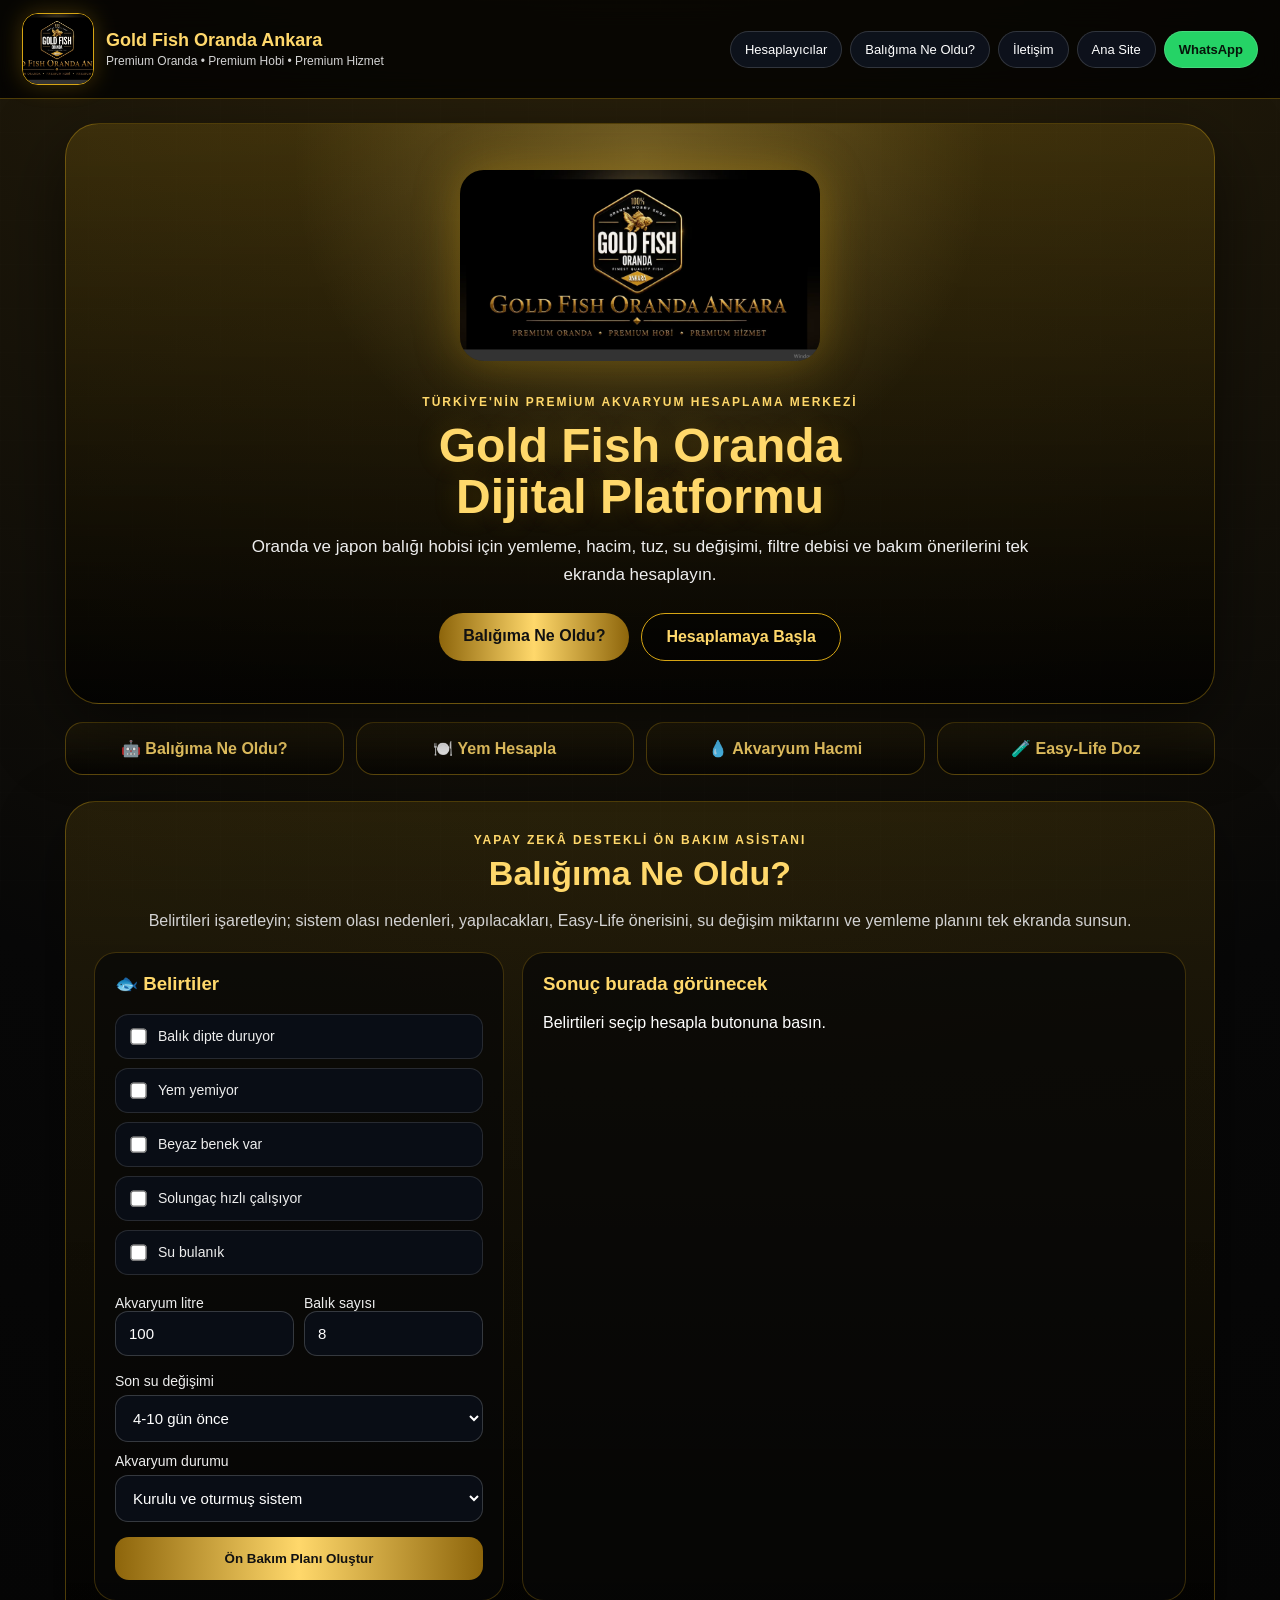
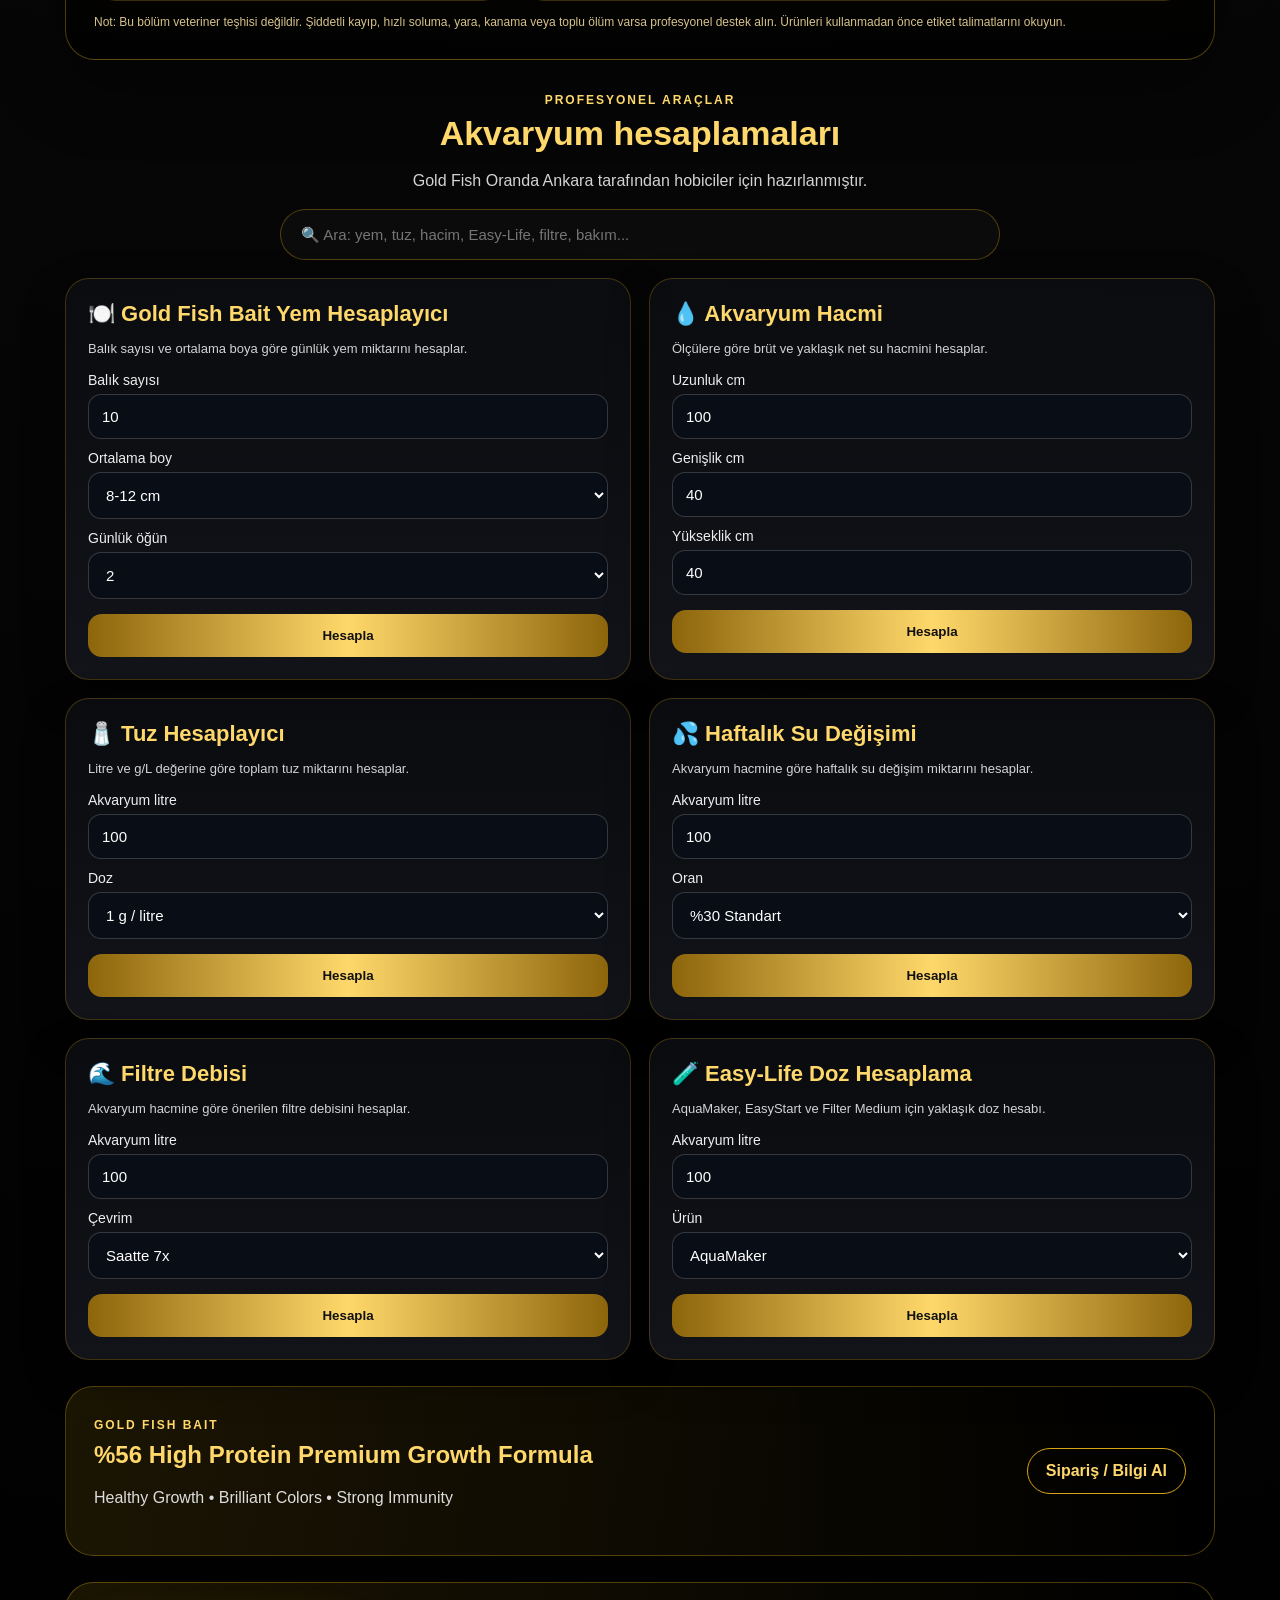
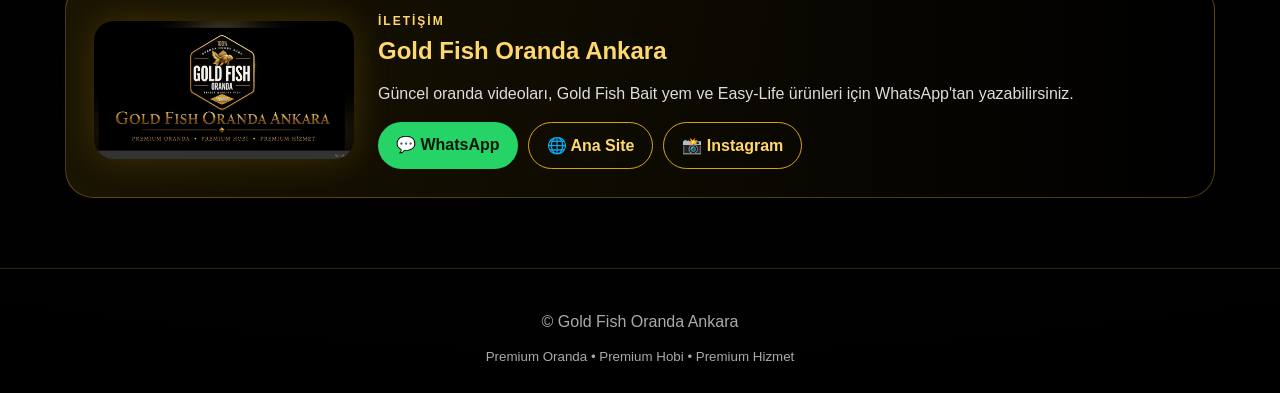
==== commit 0fc12e45: "Add files via upload" ====
--- a/index.html
+++ b/index.html
@@ -4,7 +4,7 @@
   <meta charset="UTF-8" />
   <meta name="viewport" content="width=device-width, initial-scale=1.0" />
   <title>Gold Fish Oranda Ankara | Premium Akvaryum Hesaplama Merkezi</title>
-  <meta name="description" content="Gold Fish Oranda Ankara premium akvaryum hesaplama merkezi. Yem, hacim, tuz, su değişimi, Easy-Life doz ve bakım önerileri." />
+  <meta name="description" content="Gold Fish Oranda Ankara premium akvaryum hesaplama merkezi. Yem, hacim, tuz, su değişimi, Easy-Life doz ve Balığıma Ne Oldu asistanı." />
   <meta name="theme-color" content="#050505" />
   <link rel="icon" href="logo.png" />
   <link rel="stylesheet" href="style.css" />
@@ -28,6 +28,7 @@
 
     <nav>
       <a href="#tools">Hesaplayıcılar</a>
+      <a href="#baligim">Balığıma Ne Oldu?</a>
       <a href="#contact">İletişim</a>
       <a href="https://goldfishoranda.com" target="_blank">Ana Site</a>
       <a class="nav-wa" href="https://wa.me/905337734115" target="_blank">WhatsApp</a>
@@ -42,16 +43,63 @@
       <h1>Gold Fish Oranda<br>Dijital Platformu</h1>
       <p class="hero-text">Oranda ve japon balığı hobisi için yemleme, hacim, tuz, su değişimi, filtre debisi ve bakım önerilerini tek ekranda hesaplayın.</p>
       <div class="hero-buttons">
-        <a class="btn gold" href="#tools">Hesaplamaya Başla</a>
-        <a class="btn outline" href="https://wa.me/905337734115" target="_blank">WhatsApp Destek</a>
+        <a class="btn gold" href="#baligim">Balığıma Ne Oldu?</a>
+        <a class="btn outline" href="#tools">Hesaplamaya Başla</a>
       </div>
     </section>
 
     <section class="quick">
+      <a href="#baligim">🤖 Balığıma Ne Oldu?</a>
       <a href="#yem">🍽️ Yem Hesapla</a>
       <a href="#hacim">💧 Akvaryum Hacmi</a>
-      <a href="#tuz">🧂 Tuz Hesabı</a>
       <a href="#easy">🧪 Easy-Life Doz</a>
+    </section>
+
+    <section id="baligim" class="diagnosis">
+      <div class="section-title compact">
+        <span>YAPAY ZEKÂ DESTEKLİ ÖN BAKIM ASİSTANI</span>
+        <h2>Balığıma Ne Oldu?</h2>
+        <p>Belirtileri işaretleyin; sistem olası nedenleri, yapılacakları, Easy-Life önerisini, su değişim miktarını ve yemleme planını tek ekranda sunsun.</p>
+      </div>
+
+      <div class="diag-layout">
+        <div class="diag-panel">
+          <h3>🐟 Belirtiler</h3>
+          <label class="check"><input type="checkbox" id="sBottom"> Balık dipte duruyor</label>
+          <label class="check"><input type="checkbox" id="sNoEat"> Yem yemiyor</label>
+          <label class="check"><input type="checkbox" id="sWhite"> Beyaz benek var</label>
+          <label class="check"><input type="checkbox" id="sGill"> Solungaç hızlı çalışıyor</label>
+          <label class="check"><input type="checkbox" id="sCloudy"> Su bulanık</label>
+
+          <div class="diag-grid-small">
+            <label>Akvaryum litre<input id="diagLiter" type="number" value="100"></label>
+            <label>Balık sayısı<input id="diagFish" type="number" value="8"></label>
+          </div>
+
+          <label>Son su değişimi</label>
+          <select id="diagWaterAge">
+            <option value="fresh">0-3 gün önce</option>
+            <option value="week" selected>4-10 gün önce</option>
+            <option value="old">10 günden fazla</option>
+          </select>
+
+          <label>Akvaryum durumu</label>
+          <select id="diagTankAge">
+            <option value="new">Yeni kurulum / yeni balık eklendi</option>
+            <option value="stable" selected>Kurulu ve oturmuş sistem</option>
+            <option value="crowded">Yoğun balık var</option>
+          </select>
+
+          <button onclick="fishDoctor()">Ön Bakım Planı Oluştur</button>
+        </div>
+
+        <div class="diag-result" id="doctorResult">
+          <h3>Sonuç burada görünecek</h3>
+          <p>Belirtileri seçip hesapla butonuna basın.</p>
+        </div>
+      </div>
+
+      <p class="medical-note">Not: Bu bölüm veteriner teşhisi değildir. Şiddetli kayıp, hızlı soluma, yara, kanama veya toplu ölüm varsa profesyonel destek alın. Ürünleri kullanmadan önce etiket talimatlarını okuyun.</p>
     </section>
 
     <section id="tools" class="section-title">
@@ -124,32 +172,6 @@
         <button onclick="doseCalc()">Hesapla</button>
         <div id="doseResult" class="result"></div>
       </article>
-
-      <article class="card searchable" data-name="oranda kapasite kaç balık beslenir">
-        <h3>🐠 Kaç Oranda Beslenir?</h3>
-        <p>Litre ve balık boyuna göre ortalama kapasite önerisi.</p>
-        <label>Akvaryum litre</label><input id="capLiter" type="number" value="120" />
-        <label>Balık boyu</label>
-        <select id="capSize"><option value="20">5-8 cm yavru</option><option value="30" selected>8-12 cm genç</option><option value="45">12 cm üzeri büyük</option></select>
-        <button onclick="capCalc()">Hesapla</button>
-        <div id="capResult" class="result"></div>
-      </article>
-
-      <article class="card searchable" data-name="akıllı bakım önerisi su bulanık nitrit">
-        <h3>🤖 Akıllı Bakım Önerisi</h3>
-        <p>Duruma göre pratik bakım önerisi oluşturur.</p>
-        <label>Akvaryum litre</label><input id="smartLiter" type="number" value="100" />
-        <label>Balık sayısı</label><input id="smartFish" type="number" value="8" />
-        <label>Durum</label>
-        <select id="smartIssue">
-          <option value="normal">Her şey normal</option>
-          <option value="cloudy">Su bulanık</option>
-          <option value="nitrite">Nitrit / amonyak şüphesi</option>
-          <option value="new">Yeni kurulum</option>
-        </select>
-        <button onclick="smartAdvice()">Öneri Oluştur</button>
-        <div id="smartResult" class="result"></div>
-      </article>
     </section>
 
     <section class="product-strip">
@@ -174,11 +196,6 @@
         </div>
       </div>
     </section>
-
-    <section class="seo">
-      <h2>Akvaryum hesaplama merkezi nedir?</h2>
-      <p>Bu platform; oranda, japon balığı ve akvaryum hobicileri için yem miktarı, akvaryum hacmi, tuz oranı, su değişimi, filtre debisi ve ürün dozlarını daha kolay hesaplamak için hazırlanmıştır. Sonuçlar bilgilendirme amaçlıdır.</p>
-    </section>
   </main>
 
   <footer>
--- a/style.css
+++ b/style.css
@@ -1,6 +1,6 @@
 :root{
   --black:#030303;--black2:#080808;--panel:rgba(12,14,18,.82);--panel2:rgba(20,22,28,.88);
-  --gold:#d6a514;--gold2:#ffd86b;--gold3:#8d650b;--text:#fff;--muted:#d3d3d3;--line:rgba(214,165,20,.35);--green:#25D366;
+  --gold:#d6a514;--gold2:#ffd86b;--gold3:#8d650b;--text:#fff;--muted:#d3d3d3;--line:rgba(214,165,20,.35);--green:#25D366;--red:#ff5f5f;
 }
 *{box-sizing:border-box}
 html{scroll-behavior:smooth}
@@ -15,10 +15,12 @@
 main{max-width:1180px;margin:auto;padding:24px 15px 70px}.hero{position:relative;overflow:hidden;text-align:center;border:1px solid var(--line);border-radius:34px;padding:46px 18px 42px;background:linear-gradient(180deg,rgba(214,165,20,.16),rgba(0,0,0,.78));box-shadow:0 24px 70px rgba(0,0,0,.55)}
 .hero-glow{position:absolute;inset:-140px;background:radial-gradient(circle at 50% 20%,rgba(255,216,107,.25),transparent 35%);pointer-events:none}.hero-logo{position:relative;width:360px;max-width:94%;border-radius:24px;box-shadow:0 0 45px rgba(214,165,20,.35);margin-bottom:18px}.eyebrow,.section-title span,.contact span,.product-strip span{color:var(--gold2);letter-spacing:2px;font-size:12px;font-weight:900;text-transform:uppercase}.hero h1{font-size:48px;line-height:1.06;margin:10px 0;color:var(--gold2);text-shadow:0 0 26px rgba(214,165,20,.22)}.hero-text{max-width:790px;margin:0 auto;color:#eee;font-size:17px;line-height:1.65}.hero-buttons{display:flex;gap:12px;justify-content:center;flex-wrap:wrap;margin-top:24px}.btn{display:inline-block;text-decoration:none;border-radius:999px;padding:14px 24px;font-weight:900}.btn.gold{color:#111;background:linear-gradient(90deg,var(--gold3),var(--gold2),var(--gold3))}.btn.outline{border:1px solid var(--gold);color:var(--gold2);background:rgba(0,0,0,.45)}
 .quick{display:grid;grid-template-columns:repeat(4,1fr);gap:12px;margin:18px 0}.quick a{text-decoration:none;color:var(--gold2);text-align:center;background:linear-gradient(180deg,rgba(214,165,20,.08),rgba(0,0,0,.5));border:1px solid var(--line);border-radius:18px;padding:16px;font-weight:900}
-.section-title{margin:30px 0 18px;text-align:center}.section-title h2{font-size:34px;margin:6px 0;color:var(--gold2)}.section-title p{color:var(--muted)}.section-title input{width:100%;max-width:720px;background:#0b0b0b;border:1px solid var(--line);color:white;border-radius:999px;padding:16px 20px;font-size:15px}
+.section-title{text-align:center;margin:30px 0 18px}.section-title.compact{margin:0 0 18px}.section-title h2{font-size:34px;margin:6px 0;color:var(--gold2)}.section-title p{color:var(--muted);line-height:1.55}.section-title input{width:100%;max-width:720px;background:#0b0b0b;border:1px solid var(--line);color:white;border-radius:999px;padding:16px 20px;font-size:15px}
+.diagnosis{margin-top:26px;border:1px solid var(--line);border-radius:30px;background:linear-gradient(180deg,rgba(214,165,20,.12),rgba(0,0,0,.72));padding:28px;box-shadow:0 24px 70px rgba(0,0,0,.45)}
+.diag-layout{display:grid;grid-template-columns:410px 1fr;gap:18px}.diag-panel,.diag-result{background:rgba(7,7,7,.72);border:1px solid rgba(214,165,20,.25);border-radius:22px;padding:20px}.diag-panel h3,.diag-result h3{margin-top:0;color:var(--gold2)}.check{display:flex;align-items:center;gap:10px;border:1px solid rgba(255,255,255,.12);background:#090d15;border-radius:13px;padding:12px;margin:9px 0}.check input{width:auto;transform:scale(1.25);accent-color:var(--gold)}.diag-grid-small{display:grid;grid-template-columns:1fr 1fr;gap:10px}.doctor-score{display:inline-block;padding:8px 13px;border-radius:999px;font-weight:900;margin-bottom:10px}.risk-low{background:#163b22;color:#b8ffd0}.risk-mid{background:#4a3509;color:#ffe49b}.risk-high{background:#4a1212;color:#ffc4c4}.plan-list{padding-left:20px}.plan-list li{margin:8px 0}.product-note{margin-top:12px;border:1px solid var(--line);border-radius:15px;padding:12px;background:rgba(214,165,20,.08)}.medical-note{font-size:12px;color:#d6c28a;line-height:1.5;margin-bottom:0}
 .grid{display:grid;grid-template-columns:repeat(2,1fr);gap:18px}.card{background:linear-gradient(180deg,var(--panel),var(--panel2));border:1px solid rgba(214,165,20,.25);border-radius:24px;padding:22px;box-shadow:0 18px 42px rgba(0,0,0,.4)}.card h3{color:var(--gold2);font-size:22px;margin:0 0 8px}.card p{color:var(--muted);font-size:13px;line-height:1.45}
 label{display:block;margin:11px 0 6px;color:#eee;font-size:14px}input,select{width:100%;background:#090d15;border:1px solid rgba(255,255,255,.18);color:white;border-radius:13px;padding:13px;font-size:15px}button{width:100%;margin-top:15px;border:0;border-radius:14px;padding:14px;background:linear-gradient(90deg,var(--gold3),var(--gold2),var(--gold3));font-weight:900;color:#111;cursor:pointer}.result{display:none;margin-top:15px;background:#080808;border:1px solid var(--gold);border-radius:15px;padding:16px;line-height:1.8}.result b{color:var(--gold2)}
 .result-actions{display:flex;gap:8px;flex-wrap:wrap;margin-top:12px}.smallbtn{width:auto;background:#111827;color:white;border:1px solid rgba(255,255,255,.14);padding:9px 12px;border-radius:999px}.whatsapp{background:var(--green)!important;color:#06150a!important}
-.product-strip,.contact,.seo{margin-top:26px;border:1px solid var(--line);border-radius:28px;background:linear-gradient(90deg,rgba(214,165,20,.12),rgba(0,0,0,.72));padding:28px}.product-strip{display:flex;justify-content:space-between;align-items:center;gap:20px}.product-strip h2,.contact h2,.seo h2{color:var(--gold2);margin:8px 0}.product-strip p,.contact p,.seo p{color:#ddd;line-height:1.6}.product-strip a,.contact-links a{display:inline-block;text-decoration:none;border-radius:999px;padding:13px 18px;border:1px solid var(--gold);color:var(--gold2);font-weight:900}.contact{display:grid;grid-template-columns:260px 1fr;gap:24px;align-items:center}.contact img{width:100%;border-radius:20px;box-shadow:0 0 35px rgba(214,165,20,.22)}.contact-links{display:flex;gap:10px;flex-wrap:wrap}.contact-links .wa{background:var(--green);color:#06150a;border:0}
+.product-strip,.contact{margin-top:26px;border:1px solid var(--line);border-radius:28px;background:linear-gradient(90deg,rgba(214,165,20,.12),rgba(0,0,0,.72));padding:28px}.product-strip{display:flex;justify-content:space-between;align-items:center;gap:20px}.product-strip h2,.contact h2{color:var(--gold2);margin:8px 0}.product-strip p,.contact p{color:#ddd;line-height:1.6}.product-strip a,.contact-links a{display:inline-block;text-decoration:none;border-radius:999px;padding:13px 18px;border:1px solid var(--gold);color:var(--gold2);font-weight:900}.contact{display:grid;grid-template-columns:260px 1fr;gap:24px;align-items:center}.contact img{width:100%;border-radius:20px;box-shadow:0 0 35px rgba(214,165,20,.22)}.contact-links{display:flex;gap:10px;flex-wrap:wrap}.contact-links .wa{background:var(--green);color:#06150a;border:0}
 footer{text-align:center;color:#aaa;border-top:1px solid rgba(214,165,20,.22);padding:28px}
-@media(max-width:850px){.topbar{display:block;position:relative}.brand img{width:64px;height:64px}nav{margin-top:12px}.hero h1{font-size:34px}.quick,.grid,.contact{grid-template-columns:1fr}.product-strip{display:block}.product-strip a{margin-top:12px}.section-title h2{font-size:28px}}
+@media(max-width:850px){.topbar{display:block;position:relative}.brand img{width:64px;height:64px}nav{margin-top:12px}.hero h1{font-size:34px}.quick,.grid,.contact,.diag-layout{grid-template-columns:1fr}.diag-grid-small{grid-template-columns:1fr}.product-strip{display:block}.product-strip a{margin-top:12px}.section-title h2{font-size:28px}.diagnosis{padding:18px}}
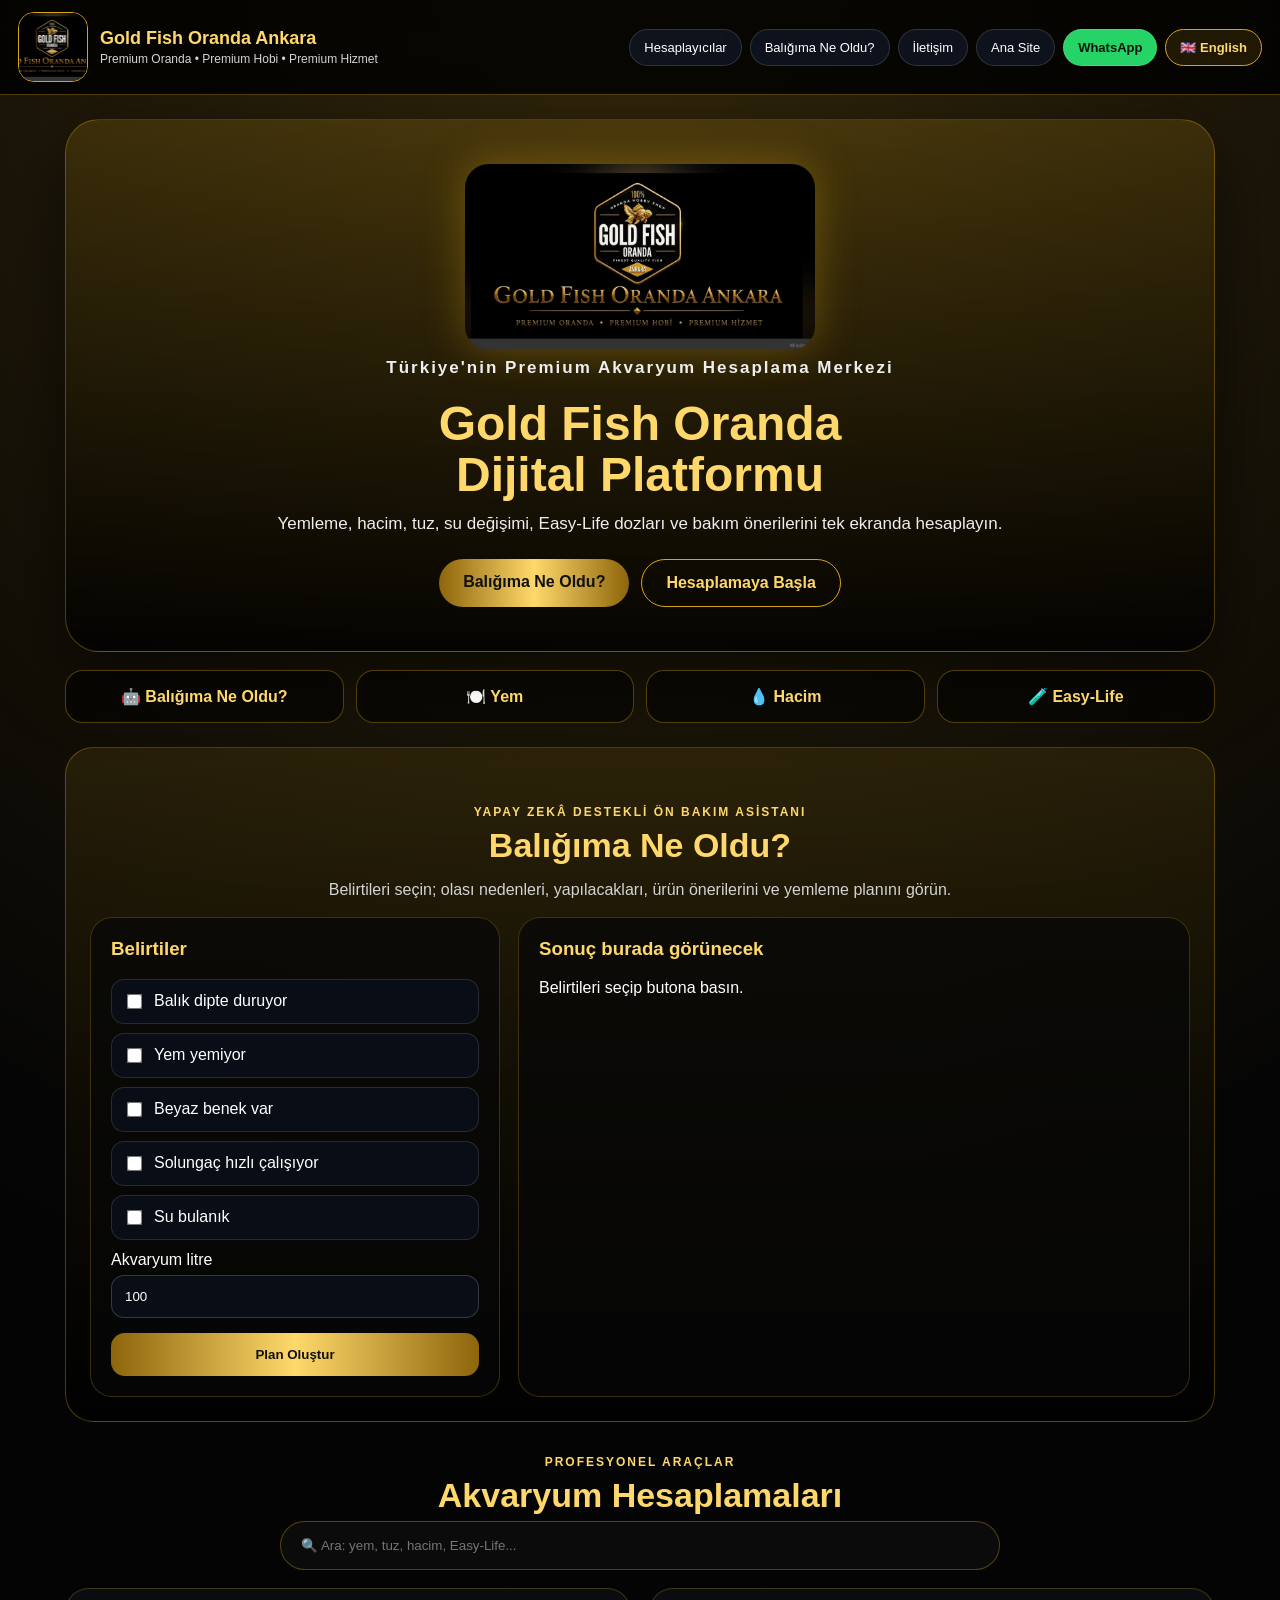
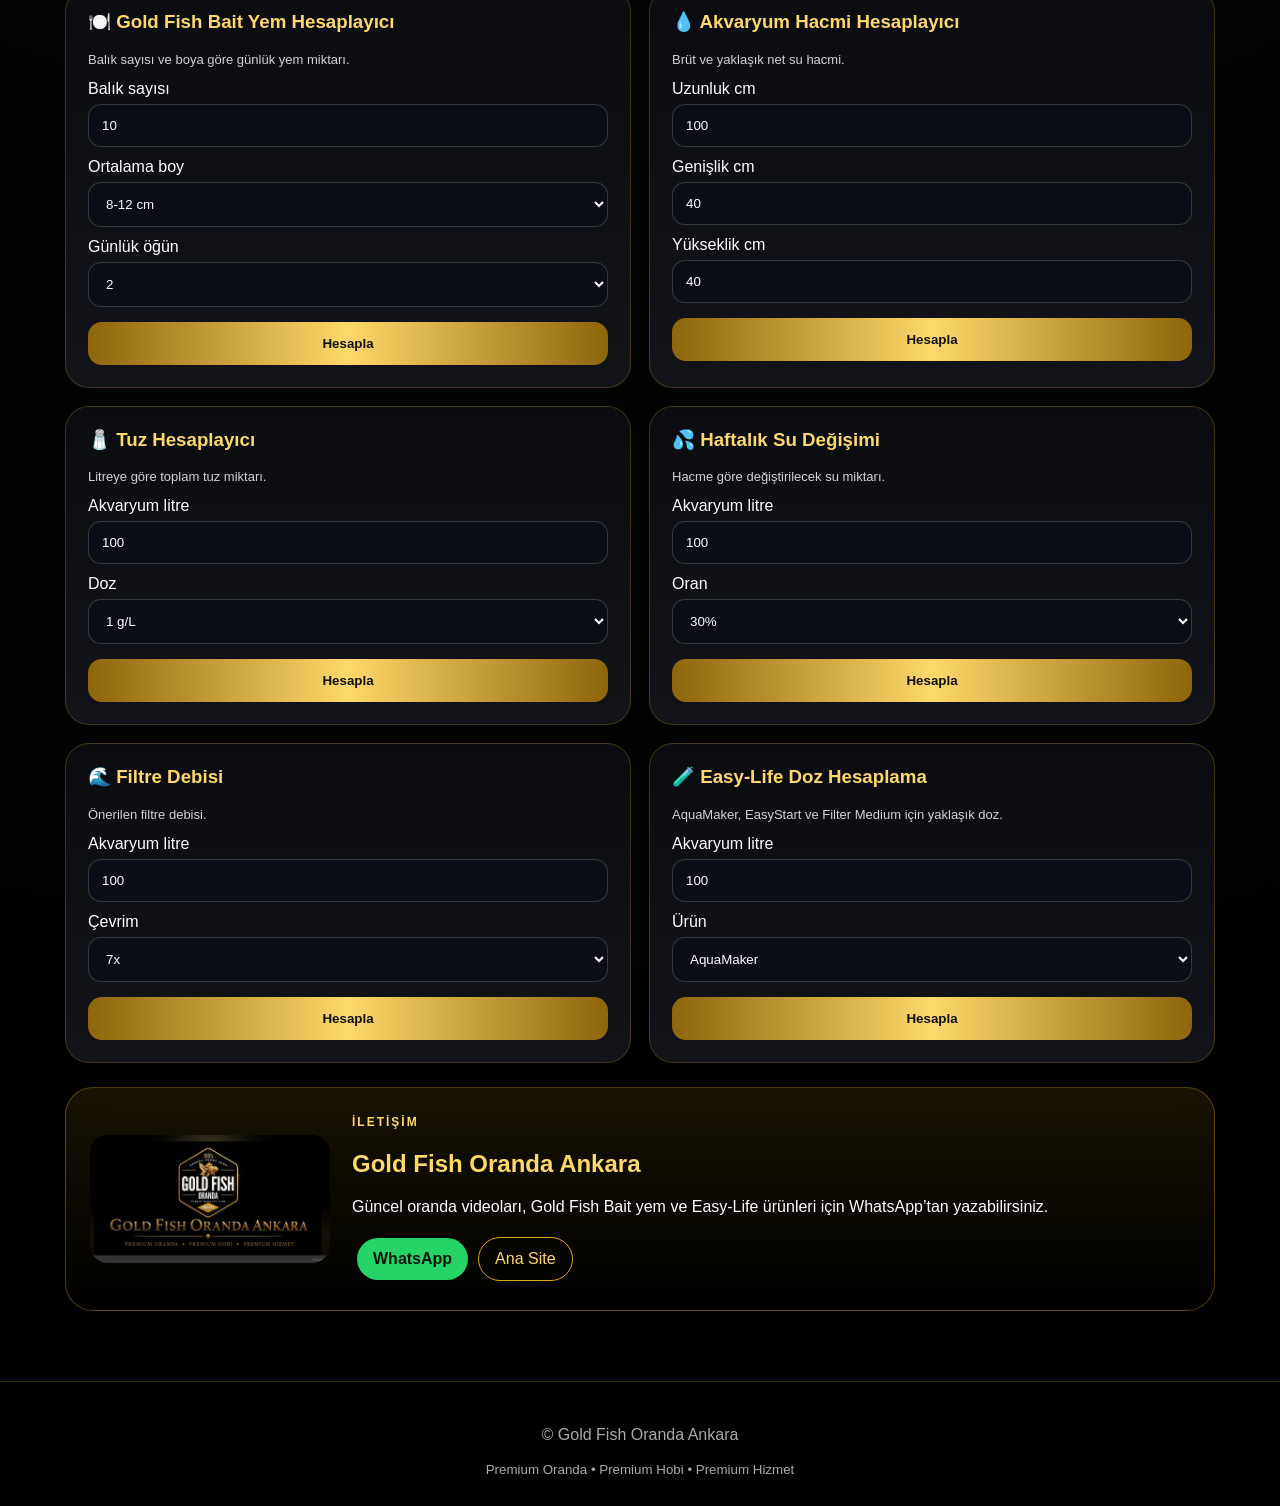
==== commit 770c82a2: "Add files via upload" ====
--- a/index.html
+++ b/index.html
@@ -1,208 +1,36 @@
 <!DOCTYPE html>
 <html lang="tr">
 <head>
-  <meta charset="UTF-8" />
-  <meta name="viewport" content="width=device-width, initial-scale=1.0" />
-  <title>Gold Fish Oranda Ankara | Premium Akvaryum Hesaplama Merkezi</title>
-  <meta name="description" content="Gold Fish Oranda Ankara premium akvaryum hesaplama merkezi. Yem, hacim, tuz, su değişimi, Easy-Life doz ve Balığıma Ne Oldu asistanı." />
-  <meta name="theme-color" content="#050505" />
-  <link rel="icon" href="logo.png" />
-  <link rel="stylesheet" href="style.css" />
+<meta charset="UTF-8"><meta name="viewport" content="width=device-width, initial-scale=1.0">
+<title>Gold Fish Oranda Ankara | Premium Akvaryum Hesaplama Merkezi</title>
+<meta name="description" content="Premium akvaryum hesaplama merkezi. Yem, hacim, su değişimi, Easy-Life doz ve balık bakım asistanı.">
+<link rel="icon" href="logo.png"><link rel="stylesheet" href="style.css">
 </head>
 <body>
-  <div id="loader" class="loader">
-    <div class="loader-box">
-      <img src="logo.png" alt="Gold Fish Oranda Ankara" />
-      <span>PREMIUM DİJİTAL PLATFORM</span>
-    </div>
-  </div>
-
-  <header class="topbar">
-    <a class="brand" href="#top">
-      <img src="logo.png" alt="Gold Fish Oranda Ankara" />
-      <div>
-        <strong>Gold Fish Oranda Ankara</strong>
-        <small>Premium Oranda • Premium Hobi • Premium Hizmet</small>
-      </div>
-    </a>
-
-    <nav>
-      <a href="#tools">Hesaplayıcılar</a>
-      <a href="#baligim">Balığıma Ne Oldu?</a>
-      <a href="#contact">İletişim</a>
-      <a href="https://goldfishoranda.com" target="_blank">Ana Site</a>
-      <a class="nav-wa" href="https://wa.me/905337734115" target="_blank">WhatsApp</a>
-    </nav>
-  </header>
-
-  <main id="top">
-    <section class="hero">
-      <div class="hero-glow"></div>
-      <img class="hero-logo" src="logo.png" alt="Gold Fish Oranda Ankara" />
-      <p class="eyebrow">Türkiye'nin Premium Akvaryum Hesaplama Merkezi</p>
-      <h1>Gold Fish Oranda<br>Dijital Platformu</h1>
-      <p class="hero-text">Oranda ve japon balığı hobisi için yemleme, hacim, tuz, su değişimi, filtre debisi ve bakım önerilerini tek ekranda hesaplayın.</p>
-      <div class="hero-buttons">
-        <a class="btn gold" href="#baligim">Balığıma Ne Oldu?</a>
-        <a class="btn outline" href="#tools">Hesaplamaya Başla</a>
-      </div>
-    </section>
-
-    <section class="quick">
-      <a href="#baligim">🤖 Balığıma Ne Oldu?</a>
-      <a href="#yem">🍽️ Yem Hesapla</a>
-      <a href="#hacim">💧 Akvaryum Hacmi</a>
-      <a href="#easy">🧪 Easy-Life Doz</a>
-    </section>
-
-    <section id="baligim" class="diagnosis">
-      <div class="section-title compact">
-        <span>YAPAY ZEKÂ DESTEKLİ ÖN BAKIM ASİSTANI</span>
-        <h2>Balığıma Ne Oldu?</h2>
-        <p>Belirtileri işaretleyin; sistem olası nedenleri, yapılacakları, Easy-Life önerisini, su değişim miktarını ve yemleme planını tek ekranda sunsun.</p>
-      </div>
-
-      <div class="diag-layout">
-        <div class="diag-panel">
-          <h3>🐟 Belirtiler</h3>
-          <label class="check"><input type="checkbox" id="sBottom"> Balık dipte duruyor</label>
-          <label class="check"><input type="checkbox" id="sNoEat"> Yem yemiyor</label>
-          <label class="check"><input type="checkbox" id="sWhite"> Beyaz benek var</label>
-          <label class="check"><input type="checkbox" id="sGill"> Solungaç hızlı çalışıyor</label>
-          <label class="check"><input type="checkbox" id="sCloudy"> Su bulanık</label>
-
-          <div class="diag-grid-small">
-            <label>Akvaryum litre<input id="diagLiter" type="number" value="100"></label>
-            <label>Balık sayısı<input id="diagFish" type="number" value="8"></label>
-          </div>
-
-          <label>Son su değişimi</label>
-          <select id="diagWaterAge">
-            <option value="fresh">0-3 gün önce</option>
-            <option value="week" selected>4-10 gün önce</option>
-            <option value="old">10 günden fazla</option>
-          </select>
-
-          <label>Akvaryum durumu</label>
-          <select id="diagTankAge">
-            <option value="new">Yeni kurulum / yeni balık eklendi</option>
-            <option value="stable" selected>Kurulu ve oturmuş sistem</option>
-            <option value="crowded">Yoğun balık var</option>
-          </select>
-
-          <button onclick="fishDoctor()">Ön Bakım Planı Oluştur</button>
-        </div>
-
-        <div class="diag-result" id="doctorResult">
-          <h3>Sonuç burada görünecek</h3>
-          <p>Belirtileri seçip hesapla butonuna basın.</p>
-        </div>
-      </div>
-
-      <p class="medical-note">Not: Bu bölüm veteriner teşhisi değildir. Şiddetli kayıp, hızlı soluma, yara, kanama veya toplu ölüm varsa profesyonel destek alın. Ürünleri kullanmadan önce etiket talimatlarını okuyun.</p>
-    </section>
-
-    <section id="tools" class="section-title">
-      <span>PROFESYONEL ARAÇLAR</span>
-      <h2>Akvaryum hesaplamaları</h2>
-      <p>Gold Fish Oranda Ankara tarafından hobiciler için hazırlanmıştır.</p>
-      <input id="search" oninput="filterCards()" placeholder="🔍 Ara: yem, tuz, hacim, Easy-Life, filtre, bakım..." />
-    </section>
-
-    <section class="grid">
-      <article id="yem" class="card searchable" data-name="yem gold fish bait gram günlük">
-        <h3>🍽️ Gold Fish Bait Yem Hesaplayıcı</h3>
-        <p>Balık sayısı ve ortalama boya göre günlük yem miktarını hesaplar.</p>
-        <label>Balık sayısı</label><input id="fishCount" type="number" value="10" />
-        <label>Ortalama boy</label>
-        <select id="fishSize">
-          <option value="0.05">5 cm altı</option>
-          <option value="0.10">5-8 cm</option>
-          <option value="0.20" selected>8-12 cm</option>
-          <option value="0.35">12 cm üzeri</option>
-        </select>
-        <label>Günlük öğün</label><select id="meals"><option>1</option><option selected>2</option><option>3</option></select>
-        <button onclick="feedCalc()">Hesapla</button>
-        <div id="feedResult" class="result"></div>
-      </article>
-
-      <article id="hacim" class="card searchable" data-name="akvaryum hacmi litre ölçü">
-        <h3>💧 Akvaryum Hacmi</h3>
-        <p>Ölçülere göre brüt ve yaklaşık net su hacmini hesaplar.</p>
-        <label>Uzunluk cm</label><input id="l" type="number" value="100" />
-        <label>Genişlik cm</label><input id="w" type="number" value="40" />
-        <label>Yükseklik cm</label><input id="h" type="number" value="40" />
-        <button onclick="volumeCalc()">Hesapla</button>
-        <div id="volumeResult" class="result"></div>
-      </article>
-
-      <article id="tuz" class="card searchable" data-name="tuz hesaplama gram litre">
-        <h3>🧂 Tuz Hesaplayıcı</h3>
-        <p>Litre ve g/L değerine göre toplam tuz miktarını hesaplar.</p>
-        <label>Akvaryum litre</label><input id="saltLiter" type="number" value="100" />
-        <label>Doz</label>
-        <select id="saltDose"><option value="1">1 g / litre</option><option value="2">2 g / litre</option><option value="3">3 g / litre</option></select>
-        <button onclick="saltCalc()">Hesapla</button>
-        <div id="saltResult" class="result"></div>
-      </article>
-
-      <article class="card searchable" data-name="su değişimi haftalık bakım">
-        <h3>💦 Haftalık Su Değişimi</h3>
-        <p>Akvaryum hacmine göre haftalık su değişim miktarını hesaplar.</p>
-        <label>Akvaryum litre</label><input id="waterLiter" type="number" value="100" />
-        <label>Oran</label><select id="waterRate"><option value=".20">%20 Hafif</option><option value=".30" selected>%30 Standart</option><option value=".40">%40 Yoğun</option></select>
-        <button onclick="waterCalc()">Hesapla</button>
-        <div id="waterResult" class="result"></div>
-      </article>
-
-      <article class="card searchable" data-name="filtre debisi motor litre saat">
-        <h3>🌊 Filtre Debisi</h3>
-        <p>Akvaryum hacmine göre önerilen filtre debisini hesaplar.</p>
-        <label>Akvaryum litre</label><input id="flowLiter" type="number" value="100" />
-        <label>Çevrim</label><select id="turnover"><option value="5">Saatte 5x</option><option value="7" selected>Saatte 7x</option><option value="10">Saatte 10x</option></select>
-        <button onclick="flowCalc()">Hesapla</button>
-        <div id="flowResult" class="result"></div>
-      </article>
-
-      <article id="easy" class="card searchable" data-name="easy-life doz aquamaker easystart filter medium">
-        <h3>🧪 Easy-Life Doz Hesaplama</h3>
-        <p>AquaMaker, EasyStart ve Filter Medium için yaklaşık doz hesabı.</p>
-        <label>Akvaryum litre</label><input id="doseLiter" type="number" value="100" />
-        <label>Ürün</label><select id="doseProduct"><option value="10">AquaMaker</option><option value="10">EasyStart</option><option value="10">Filter Medium</option></select>
-        <button onclick="doseCalc()">Hesapla</button>
-        <div id="doseResult" class="result"></div>
-      </article>
-    </section>
-
-    <section class="product-strip">
-      <div>
-        <span>GOLD FISH BAIT</span>
-        <h2>%56 High Protein Premium Growth Formula</h2>
-        <p>Healthy Growth • Brilliant Colors • Strong Immunity</p>
-      </div>
-      <a href="https://wa.me/905337734115" target="_blank">Sipariş / Bilgi Al</a>
-    </section>
-
-    <section id="contact" class="contact">
-      <img src="logo.png" alt="Gold Fish Oranda Ankara" />
-      <div>
-        <span>İLETİŞİM</span>
-        <h2>Gold Fish Oranda Ankara</h2>
-        <p>Güncel oranda videoları, Gold Fish Bait yem ve Easy-Life ürünleri için WhatsApp'tan yazabilirsiniz.</p>
-        <div class="contact-links">
-          <a class="wa" href="https://wa.me/905337734115" target="_blank">💬 WhatsApp</a>
-          <a href="https://goldfishoranda.com" target="_blank">🌐 Ana Site</a>
-          <a href="https://www.instagram.com/goldfish.orandaankara" target="_blank">📸 Instagram</a>
-        </div>
-      </div>
-    </section>
-  </main>
-
-  <footer>
-    <p>© Gold Fish Oranda Ankara</p>
-    <small>Premium Oranda • Premium Hobi • Premium Hizmet</small>
-  </footer>
-
-  <script src="script.js"></script>
-</body>
-</html>
+<div id="loader" class="loader"><div><img src="logo.png"><p>PREMIUM DİJİTAL PLATFORM</p></div></div>
+<header class="topbar">
+<a class="brand" href="#top"><img src="logo.png"><span><strong>Gold Fish Oranda Ankara</strong><small>Premium Oranda • Premium Hobi • Premium Hizmet</small></span></a>
+<nav>
+<a href="#tools">Hesaplayıcılar</a><a href="#doctorSec">Balığıma Ne Oldu?</a><a href="#contact">İletişim</a><a href="https://goldfishoranda.com" target="_blank">Ana Site</a><a class="wa" href="https://wa.me/905337734115" target="_blank">WhatsApp</a><a class="lang" href="index-en.html">🇬🇧 English</a>
+</nav></header>
+<main id="top">
+<section class="hero"><img src="logo.png"><p class="eyebrow">Türkiye'nin Premium Akvaryum Hesaplama Merkezi</p><h1>Gold Fish Oranda<br>Dijital Platformu</h1><p>Yemleme, hacim, tuz, su değişimi, Easy-Life dozları ve bakım önerilerini tek ekranda hesaplayın.</p><div class="buttons"><a class="btn gold" href="#doctorSec">Balığıma Ne Oldu?</a><a class="btn outline" href="#tools">Hesaplamaya Başla</a></div></section>
+<section class="quick"><a href="#doctorSec">🤖 Balığıma Ne Oldu?</a><a href="#feed">🍽️ Yem</a><a href="#volume">💧 Hacim</a><a href="#easy">🧪 Easy-Life</a></section>
+<section id="doctorSec" class="diagnosis"><div class="section-title"><span>YAPAY ZEKÂ DESTEKLİ ÖN BAKIM ASİSTANI</span><h2>Balığıma Ne Oldu?</h2><p>Belirtileri seçin; olası nedenleri, yapılacakları, ürün önerilerini ve yemleme planını görün.</p></div><div class="diag-layout"><div class="panel"><h3>Belirtiler</h3>
+<label class="check"><input type="checkbox" id="sBottom"> Balık dipte duruyor</label>
+<label class="check"><input type="checkbox" id="sNoEat"> Yem yemiyor</label>
+<label class="check"><input type="checkbox" id="sWhite"> Beyaz benek var</label>
+<label class="check"><input type="checkbox" id="sGill"> Solungaç hızlı çalışıyor</label>
+<label class="check"><input type="checkbox" id="sCloudy"> Su bulanık</label>
+<label>Akvaryum litre</label><input id="diagLiter" type="number" value="100"><button onclick="fishDoctor()">Plan Oluştur</button></div><div id="doctor" class="doctor"><h3>Sonuç burada görünecek</h3><p>Belirtileri seçip butona basın.</p></div></div></section>
+<section id="tools" class="section-title"><span>PROFESYONEL ARAÇLAR</span><h2>Akvaryum Hesaplamaları</h2><input id="search" oninput="filterCards()" placeholder="🔍 Ara: yem, tuz, hacim, Easy-Life..."></section>
+<section class="grid">
+<article id="feed" class="card searchable" data-name="feeding yem gold fish bait"><h3>🍽️ Gold Fish Bait Yem Hesaplayıcı</h3><p>Balık sayısı ve boya göre günlük yem miktarı.</p><label>Balık sayısı</label><input id="fishCount" type="number" value="10"><label>Ortalama boy</label><select id="fishSize"><option value="0.05">5 cm</option><option value="0.10">5-8 cm</option><option value="0.20" selected>8-12 cm</option><option value="0.35">12+ cm</option></select><label>Günlük öğün</label><select id="meals"><option>1</option><option selected>2</option><option>3</option></select><button onclick="feedCalc()">Hesapla</button><div id="feedResult" class="result"></div></article>
+<article id="volume" class="card searchable" data-name="volume hacim litre"><h3>💧 Akvaryum Hacmi Hesaplayıcı</h3><p>Brüt ve yaklaşık net su hacmi.</p><label>Uzunluk cm</label><input id="l" type="number" value="100"><label>Genişlik cm</label><input id="w" type="number" value="40"><label>Yükseklik cm</label><input id="h" type="number" value="40"><button onclick="volumeCalc()">Hesapla</button><div id="volumeResult" class="result"></div></article>
+<article class="card searchable" data-name="salt tuz"><h3>🧂 Tuz Hesaplayıcı</h3><p>Litreye göre toplam tuz miktarı.</p><label>Akvaryum litre</label><input id="saltLiter" type="number" value="100"><label>Doz</label><select id="saltDose"><option value="1">1 g/L</option><option value="2">2 g/L</option><option value="3">3 g/L</option></select><button onclick="saltCalc()">Hesapla</button><div id="saltResult" class="result"></div></article>
+<article class="card searchable" data-name="water change su değişimi"><h3>💦 Haftalık Su Değişimi</h3><p>Hacme göre değiştirilecek su miktarı.</p><label>Akvaryum litre</label><input id="waterLiter" type="number" value="100"><label>Oran</label><select id="waterRate"><option value=".20">20%</option><option value=".30" selected>30%</option><option value=".40">40%</option></select><button onclick="waterCalc()">Hesapla</button><div id="waterResult" class="result"></div></article>
+<article class="card searchable" data-name="filter filtre"><h3>🌊 Filtre Debisi</h3><p>Önerilen filtre debisi.</p><label>Akvaryum litre</label><input id="flowLiter" type="number" value="100"><label>Çevrim</label><select id="turnover"><option value="5">5x</option><option value="7" selected>7x</option><option value="10">10x</option></select><button onclick="flowCalc()">Hesapla</button><div id="flowResult" class="result"></div></article>
+<article id="easy" class="card searchable" data-name="easy-life dose doz"><h3>🧪 Easy-Life Doz Hesaplama</h3><p>AquaMaker, EasyStart ve Filter Medium için yaklaşık doz.</p><label>Akvaryum litre</label><input id="doseLiter" type="number" value="100"><label>Ürün</label><select id="doseProduct"><option value="10">AquaMaker</option><option value="10">EasyStart</option><option value="10">Filter Medium</option></select><button onclick="doseCalc()">Hesapla</button><div id="doseResult" class="result"></div></article>
+</section>
+<section id="contact" class="contact"><img src="logo.png"><div><span>İLETİŞİM</span><h2>Gold Fish Oranda Ankara</h2><p>Güncel oranda videoları, Gold Fish Bait yem ve Easy-Life ürünleri için WhatsApp’tan yazabilirsiniz.</p><a class="wa" href="https://wa.me/905337734115" target="_blank">WhatsApp</a><a href="https://goldfishoranda.com" target="_blank">Ana Site</a></div></section>
+</main><footer><p>© Gold Fish Oranda Ankara</p><small>Premium Oranda • Premium Hobi • Premium Hizmet</small></footer><script src="script.js"></script></body></html>
--- a/style.css
+++ b/style.css
@@ -1,26 +1,15 @@
-:root{
-  --black:#030303;--black2:#080808;--panel:rgba(12,14,18,.82);--panel2:rgba(20,22,28,.88);
-  --gold:#d6a514;--gold2:#ffd86b;--gold3:#8d650b;--text:#fff;--muted:#d3d3d3;--line:rgba(214,165,20,.35);--green:#25D366;--red:#ff5f5f;
-}
-*{box-sizing:border-box}
-html{scroll-behavior:smooth}
-body{margin:0;font-family:Arial,Helvetica,sans-serif;background:radial-gradient(circle at 50% -10%,#34280b 0,#080808 36%,#000 100%);color:var(--text)}
-body:before{content:"";position:fixed;inset:0;background:linear-gradient(90deg,rgba(255,255,255,.025) 1px,transparent 1px),linear-gradient(rgba(255,255,255,.018) 1px,transparent 1px);background-size:44px 44px;pointer-events:none;opacity:.4}
-.loader{position:fixed;inset:0;background:#000;display:flex;align-items:center;justify-content:center;z-index:9999;transition:.7s}
-.loader.hide{opacity:0;pointer-events:none}
-.loader-box{text-align:center}.loader-box img{width:240px;max-width:76vw;border-radius:22px;box-shadow:0 0 50px rgba(214,165,20,.45)}.loader-box span{display:block;margin-top:16px;color:var(--gold2);font-weight:900;letter-spacing:3px}
-.topbar{position:sticky;top:0;z-index:50;display:flex;justify-content:space-between;align-items:center;gap:16px;padding:13px 22px;background:rgba(0,0,0,.78);backdrop-filter:blur(14px);border-bottom:1px solid var(--line)}
-.brand{display:flex;align-items:center;gap:12px;text-decoration:none;color:white}.brand img{width:72px;height:72px;object-fit:cover;border-radius:16px;border:1px solid var(--gold);box-shadow:0 0 22px rgba(214,165,20,.28)}.brand strong{color:var(--gold2);font-size:18px}.brand small{display:block;color:var(--muted);font-size:12px;margin-top:3px}
-nav{display:flex;gap:8px;flex-wrap:wrap}nav a{color:white;text-decoration:none;background:rgba(17,24,39,.7);border:1px solid rgba(255,255,255,.15);border-radius:999px;padding:10px 14px;font-size:13px}.nav-wa{background:var(--green)!important;color:#06150a!important;font-weight:900}
-main{max-width:1180px;margin:auto;padding:24px 15px 70px}.hero{position:relative;overflow:hidden;text-align:center;border:1px solid var(--line);border-radius:34px;padding:46px 18px 42px;background:linear-gradient(180deg,rgba(214,165,20,.16),rgba(0,0,0,.78));box-shadow:0 24px 70px rgba(0,0,0,.55)}
-.hero-glow{position:absolute;inset:-140px;background:radial-gradient(circle at 50% 20%,rgba(255,216,107,.25),transparent 35%);pointer-events:none}.hero-logo{position:relative;width:360px;max-width:94%;border-radius:24px;box-shadow:0 0 45px rgba(214,165,20,.35);margin-bottom:18px}.eyebrow,.section-title span,.contact span,.product-strip span{color:var(--gold2);letter-spacing:2px;font-size:12px;font-weight:900;text-transform:uppercase}.hero h1{font-size:48px;line-height:1.06;margin:10px 0;color:var(--gold2);text-shadow:0 0 26px rgba(214,165,20,.22)}.hero-text{max-width:790px;margin:0 auto;color:#eee;font-size:17px;line-height:1.65}.hero-buttons{display:flex;gap:12px;justify-content:center;flex-wrap:wrap;margin-top:24px}.btn{display:inline-block;text-decoration:none;border-radius:999px;padding:14px 24px;font-weight:900}.btn.gold{color:#111;background:linear-gradient(90deg,var(--gold3),var(--gold2),var(--gold3))}.btn.outline{border:1px solid var(--gold);color:var(--gold2);background:rgba(0,0,0,.45)}
-.quick{display:grid;grid-template-columns:repeat(4,1fr);gap:12px;margin:18px 0}.quick a{text-decoration:none;color:var(--gold2);text-align:center;background:linear-gradient(180deg,rgba(214,165,20,.08),rgba(0,0,0,.5));border:1px solid var(--line);border-radius:18px;padding:16px;font-weight:900}
-.section-title{text-align:center;margin:30px 0 18px}.section-title.compact{margin:0 0 18px}.section-title h2{font-size:34px;margin:6px 0;color:var(--gold2)}.section-title p{color:var(--muted);line-height:1.55}.section-title input{width:100%;max-width:720px;background:#0b0b0b;border:1px solid var(--line);color:white;border-radius:999px;padding:16px 20px;font-size:15px}
-.diagnosis{margin-top:26px;border:1px solid var(--line);border-radius:30px;background:linear-gradient(180deg,rgba(214,165,20,.12),rgba(0,0,0,.72));padding:28px;box-shadow:0 24px 70px rgba(0,0,0,.45)}
-.diag-layout{display:grid;grid-template-columns:410px 1fr;gap:18px}.diag-panel,.diag-result{background:rgba(7,7,7,.72);border:1px solid rgba(214,165,20,.25);border-radius:22px;padding:20px}.diag-panel h3,.diag-result h3{margin-top:0;color:var(--gold2)}.check{display:flex;align-items:center;gap:10px;border:1px solid rgba(255,255,255,.12);background:#090d15;border-radius:13px;padding:12px;margin:9px 0}.check input{width:auto;transform:scale(1.25);accent-color:var(--gold)}.diag-grid-small{display:grid;grid-template-columns:1fr 1fr;gap:10px}.doctor-score{display:inline-block;padding:8px 13px;border-radius:999px;font-weight:900;margin-bottom:10px}.risk-low{background:#163b22;color:#b8ffd0}.risk-mid{background:#4a3509;color:#ffe49b}.risk-high{background:#4a1212;color:#ffc4c4}.plan-list{padding-left:20px}.plan-list li{margin:8px 0}.product-note{margin-top:12px;border:1px solid var(--line);border-radius:15px;padding:12px;background:rgba(214,165,20,.08)}.medical-note{font-size:12px;color:#d6c28a;line-height:1.5;margin-bottom:0}
-.grid{display:grid;grid-template-columns:repeat(2,1fr);gap:18px}.card{background:linear-gradient(180deg,var(--panel),var(--panel2));border:1px solid rgba(214,165,20,.25);border-radius:24px;padding:22px;box-shadow:0 18px 42px rgba(0,0,0,.4)}.card h3{color:var(--gold2);font-size:22px;margin:0 0 8px}.card p{color:var(--muted);font-size:13px;line-height:1.45}
-label{display:block;margin:11px 0 6px;color:#eee;font-size:14px}input,select{width:100%;background:#090d15;border:1px solid rgba(255,255,255,.18);color:white;border-radius:13px;padding:13px;font-size:15px}button{width:100%;margin-top:15px;border:0;border-radius:14px;padding:14px;background:linear-gradient(90deg,var(--gold3),var(--gold2),var(--gold3));font-weight:900;color:#111;cursor:pointer}.result{display:none;margin-top:15px;background:#080808;border:1px solid var(--gold);border-radius:15px;padding:16px;line-height:1.8}.result b{color:var(--gold2)}
-.result-actions{display:flex;gap:8px;flex-wrap:wrap;margin-top:12px}.smallbtn{width:auto;background:#111827;color:white;border:1px solid rgba(255,255,255,.14);padding:9px 12px;border-radius:999px}.whatsapp{background:var(--green)!important;color:#06150a!important}
-.product-strip,.contact{margin-top:26px;border:1px solid var(--line);border-radius:28px;background:linear-gradient(90deg,rgba(214,165,20,.12),rgba(0,0,0,.72));padding:28px}.product-strip{display:flex;justify-content:space-between;align-items:center;gap:20px}.product-strip h2,.contact h2{color:var(--gold2);margin:8px 0}.product-strip p,.contact p{color:#ddd;line-height:1.6}.product-strip a,.contact-links a{display:inline-block;text-decoration:none;border-radius:999px;padding:13px 18px;border:1px solid var(--gold);color:var(--gold2);font-weight:900}.contact{display:grid;grid-template-columns:260px 1fr;gap:24px;align-items:center}.contact img{width:100%;border-radius:20px;box-shadow:0 0 35px rgba(214,165,20,.22)}.contact-links{display:flex;gap:10px;flex-wrap:wrap}.contact-links .wa{background:var(--green);color:#06150a;border:0}
-footer{text-align:center;color:#aaa;border-top:1px solid rgba(214,165,20,.22);padding:28px}
-@media(max-width:850px){.topbar{display:block;position:relative}.brand img{width:64px;height:64px}nav{margin-top:12px}.hero h1{font-size:34px}.quick,.grid,.contact,.diag-layout{grid-template-columns:1fr}.diag-grid-small{grid-template-columns:1fr}.product-strip{display:block}.product-strip a{margin-top:12px}.section-title h2{font-size:28px}.diagnosis{padding:18px}}
+
+:root{--gold:#d6a514;--gold2:#ffd86b;--gold3:#8d650b;--line:rgba(214,165,20,.35);--green:#25D366;--muted:#d3d3d3}
+*{box-sizing:border-box}html{scroll-behavior:smooth}body{margin:0;font-family:Arial,Helvetica,sans-serif;background:radial-gradient(circle at top,#33270b,#050505 40%,#000);color:#fff}
+.loader{position:fixed;inset:0;background:#000;display:flex;align-items:center;justify-content:center;z-index:999;transition:.6s}.loader.hide{opacity:0;pointer-events:none}.loader img{width:230px;max-width:75vw;border-radius:22px;box-shadow:0 0 45px rgba(214,165,20,.4)}.loader p{color:var(--gold2);text-align:center;font-weight:900;letter-spacing:2px}
+.topbar{position:sticky;top:0;z-index:50;display:flex;justify-content:space-between;gap:14px;align-items:center;padding:12px 18px;background:rgba(0,0,0,.82);backdrop-filter:blur(14px);border-bottom:1px solid var(--line)}
+.brand{display:flex;align-items:center;gap:12px;text-decoration:none;color:white}.brand img{width:70px;height:70px;object-fit:cover;border:1px solid var(--gold);border-radius:16px}.brand strong{display:block;color:var(--gold2);font-size:18px}.brand small{color:var(--muted);font-size:12px}
+nav{display:flex;gap:8px;flex-wrap:wrap}nav a{text-decoration:none;color:white;background:rgba(17,24,39,.72);border:1px solid rgba(255,255,255,.14);border-radius:999px;padding:10px 14px;font-size:13px}.wa{background:var(--green)!important;color:#06150a!important;font-weight:900}.lang{border-color:var(--gold)!important;color:var(--gold2)!important;background:rgba(214,165,20,.13)!important;font-weight:900}
+main{max-width:1180px;margin:auto;padding:24px 15px 70px}.hero{text-align:center;border:1px solid var(--line);border-radius:34px;background:linear-gradient(180deg,rgba(214,165,20,.16),rgba(0,0,0,.78));padding:44px 18px;box-shadow:0 24px 70px rgba(0,0,0,.55)}.hero img{width:350px;max-width:94%;border-radius:24px;box-shadow:0 0 42px rgba(214,165,20,.35)}.eyebrow,.section-title span,.contact span{color:var(--gold2);letter-spacing:2px;font-size:12px;font-weight:900}.hero h1{font-size:48px;line-height:1.05;color:var(--gold2);margin:18px 0 10px}.hero p{max-width:780px;margin:auto;color:#eee;line-height:1.6;font-size:17px}.buttons{margin-top:22px;display:flex;justify-content:center;gap:12px;flex-wrap:wrap}.btn{display:inline-block;text-decoration:none;border-radius:999px;padding:14px 24px;font-weight:900}.btn.gold{background:linear-gradient(90deg,var(--gold3),var(--gold2),var(--gold3));color:#111}.btn.outline{border:1px solid var(--gold);color:var(--gold2)}
+.quick{display:grid;grid-template-columns:repeat(4,1fr);gap:12px;margin:18px 0}.quick a{text-decoration:none;text-align:center;color:var(--gold2);border:1px solid var(--line);border-radius:18px;padding:16px;background:rgba(0,0,0,.55);font-weight:900}
+.section-title{text-align:center;margin:30px 0 18px}.section-title h2{font-size:34px;color:var(--gold2);margin:6px 0}.section-title p{color:var(--muted)}.section-title input{width:100%;max-width:720px;background:#0b0b0b;border:1px solid var(--line);color:white;border-radius:999px;padding:16px 20px}
+.diagnosis,.contact,.product-strip{border:1px solid var(--line);border-radius:28px;background:linear-gradient(180deg,rgba(214,165,20,.11),rgba(0,0,0,.72));padding:24px;margin-top:24px}.diag-layout{display:grid;grid-template-columns:410px 1fr;gap:18px}.panel,.doctor{background:rgba(7,7,7,.75);border:1px solid rgba(214,165,20,.25);border-radius:22px;padding:20px}.panel h3,.doctor h3,.card h3{color:var(--gold2);margin-top:0}.check{display:flex;gap:10px;align-items:center;background:#090d15;border:1px solid rgba(255,255,255,.12);border-radius:13px;padding:12px;margin:9px 0}.check input{width:auto;accent-color:var(--gold);transform:scale(1.2)}
+.grid{display:grid;grid-template-columns:repeat(2,1fr);gap:18px}.card{background:linear-gradient(180deg,rgba(12,14,18,.86),rgba(20,22,28,.88));border:1px solid rgba(214,165,20,.25);border-radius:24px;padding:22px}.card p{color:var(--muted);font-size:13px}label{display:block;margin:11px 0 6px}input,select{width:100%;background:#090d15;border:1px solid rgba(255,255,255,.18);color:white;border-radius:13px;padding:13px}button{width:100%;margin-top:15px;border:0;border-radius:14px;padding:14px;background:linear-gradient(90deg,var(--gold3),var(--gold2),var(--gold3));font-weight:900;color:#111}.result{display:none;margin-top:15px;background:#080808;border:1px solid var(--gold);border-radius:15px;padding:16px;line-height:1.8}.result b{color:var(--gold2)}.smallbtn{width:auto;background:#111827;color:white;border:1px solid rgba(255,255,255,.14);padding:9px 12px;border-radius:999px}.whatsapp{background:var(--green)!important;color:#06150a!important}.result-actions{display:flex;gap:8px;flex-wrap:wrap;margin-top:12px}
+.contact{display:grid;grid-template-columns:240px 1fr;gap:22px;align-items:center}.contact img{width:100%;border-radius:18px}.contact h2,.product-strip h2{color:var(--gold2)}.contact a,.product-strip a{display:inline-block;text-decoration:none;border-radius:999px;padding:12px 16px;border:1px solid var(--gold);color:var(--gold2);margin:5px}.contact .wa{border:0}
+footer{text-align:center;border-top:1px solid rgba(214,165,20,.22);padding:28px;color:#aaa}
+@media(max-width:850px){.topbar{display:block;position:relative}.brand img{width:64px;height:64px}nav{margin-top:12px}.hero h1{font-size:34px}.quick,.grid,.diag-layout,.contact{grid-template-columns:1fr}}
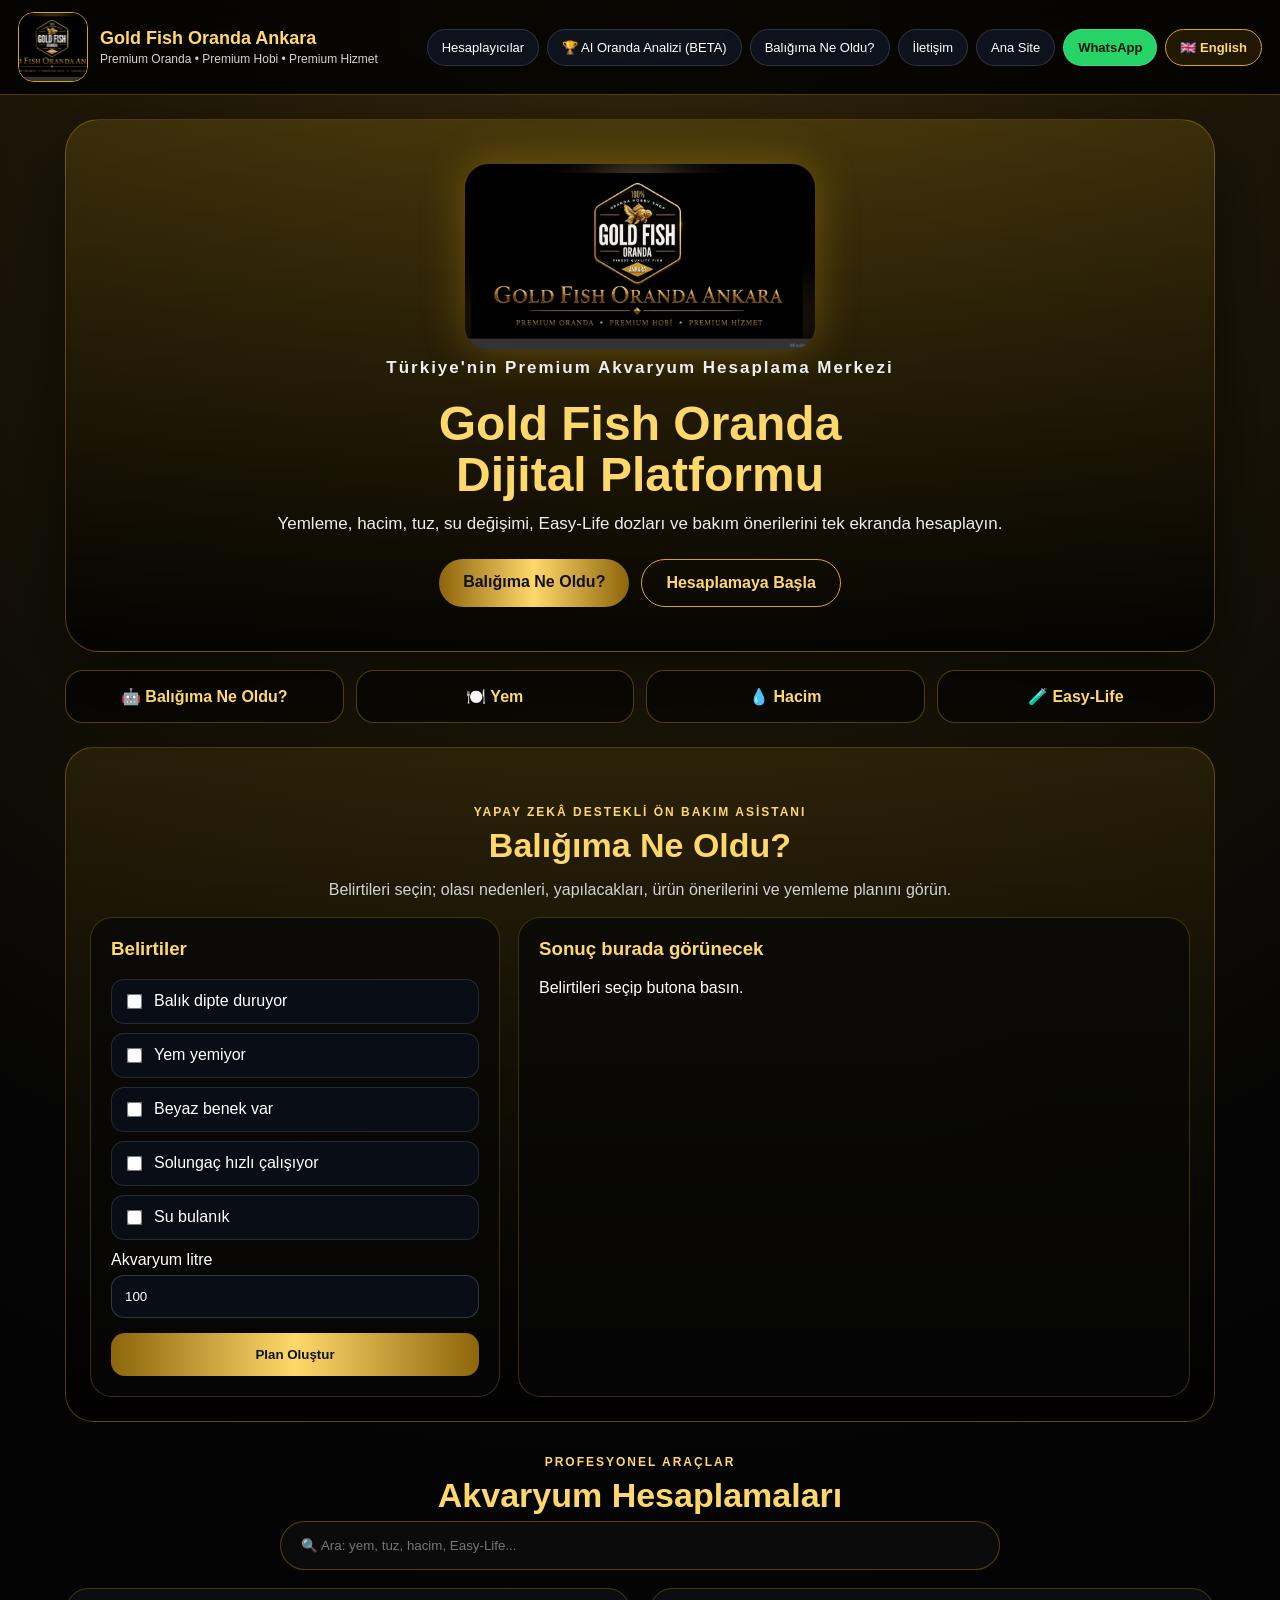
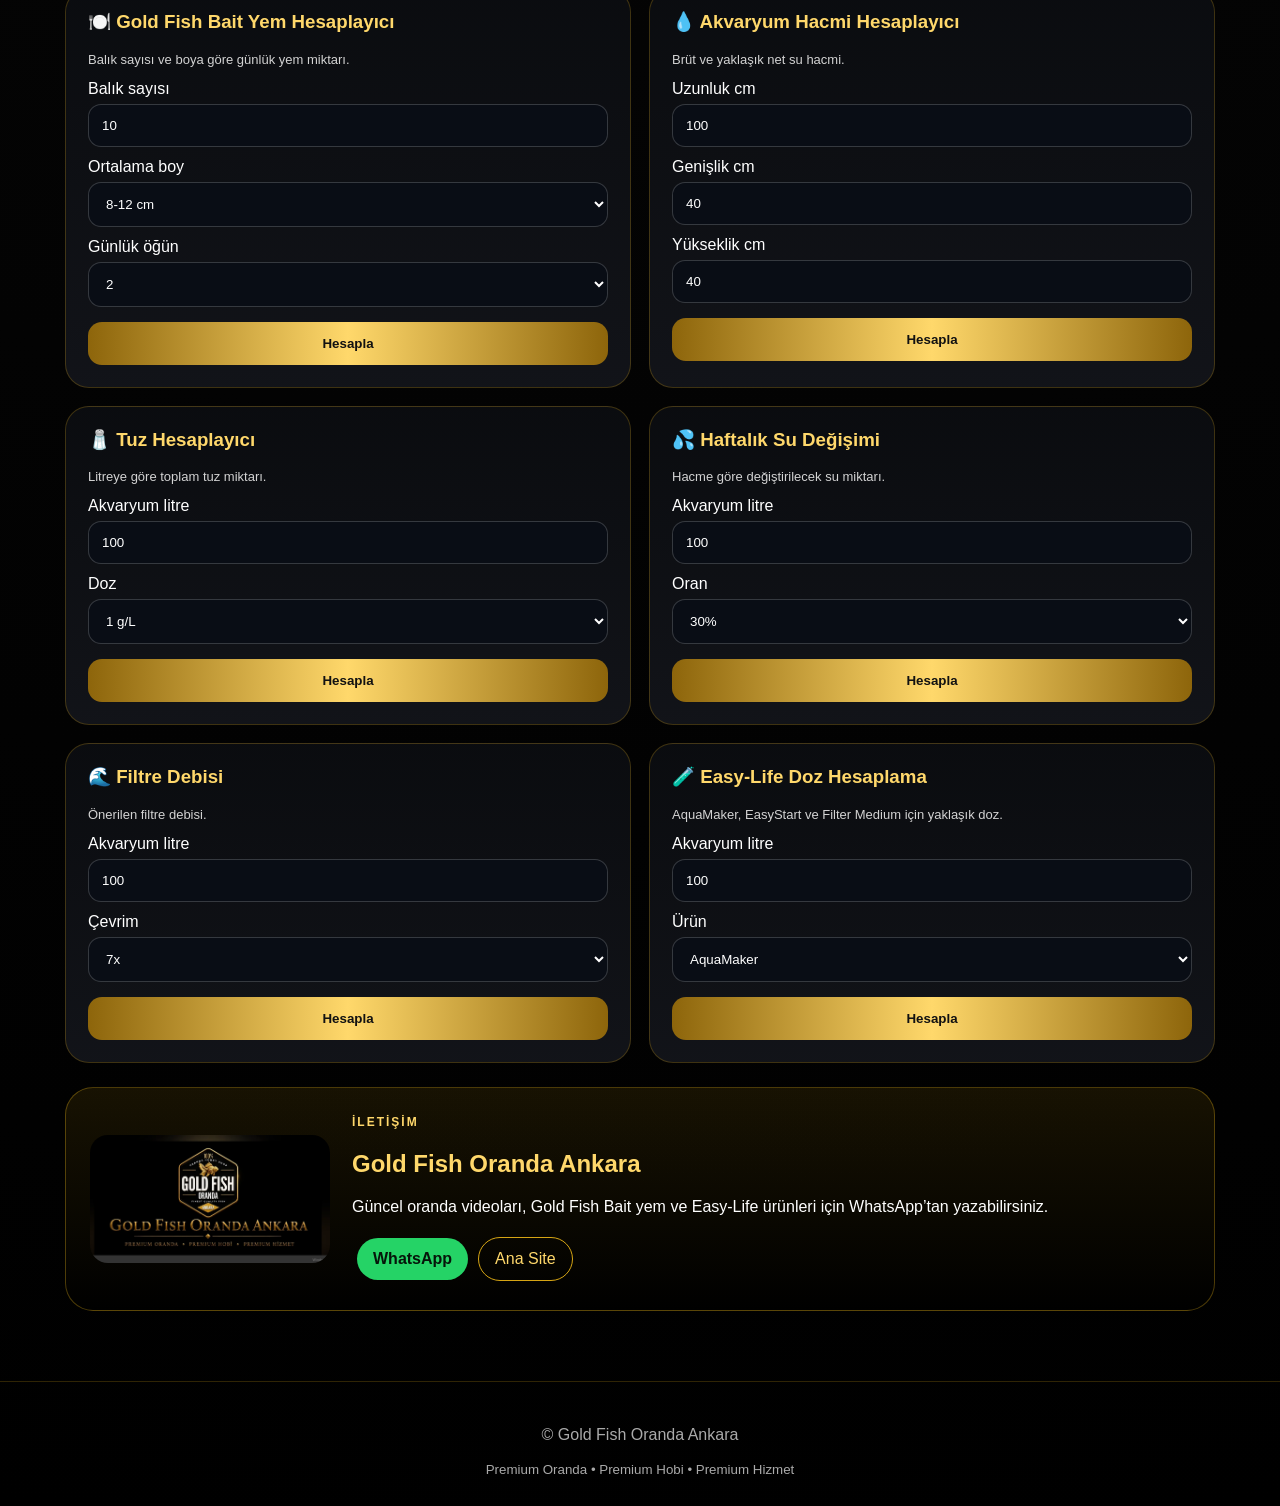
==== commit 88ff1db9: "Update index.html" ====
--- a/index.html
+++ b/index.html
@@ -11,7 +11,7 @@
 <header class="topbar">
 <a class="brand" href="#top"><img src="logo.png"><span><strong>Gold Fish Oranda Ankara</strong><small>Premium Oranda • Premium Hobi • Premium Hizmet</small></span></a>
 <nav>
-<a href="#tools">Hesaplayıcılar</a><a href="#doctorSec">Balığıma Ne Oldu?</a><a href="#contact">İletişim</a><a href="https://goldfishoranda.com" target="_blank">Ana Site</a><a class="wa" href="https://wa.me/905337734115" target="_blank">WhatsApp</a><a class="lang" href="index-en.html">🇬🇧 English</a>
+<a href="#tools">Hesaplayıcılar</a><a href="analyzer.html">🏆 AI Oranda Analizi (BETA)</a><a href="#doctorSec">Balığıma Ne Oldu?</a><a href="#contact">İletişim</a><a href="https://goldfishoranda.com" target="_blank">Ana Site</a><a class="wa" href="https://wa.me/905337734115" target="_blank">WhatsApp</a><a class="lang" href="index-en.html">🇬🇧 English</a>
 </nav></header>
 <main id="top">
 <section class="hero"><img src="logo.png"><p class="eyebrow">Türkiye'nin Premium Akvaryum Hesaplama Merkezi</p><h1>Gold Fish Oranda<br>Dijital Platformu</h1><p>Yemleme, hacim, tuz, su değişimi, Easy-Life dozları ve bakım önerilerini tek ekranda hesaplayın.</p><div class="buttons"><a class="btn gold" href="#doctorSec">Balığıma Ne Oldu?</a><a class="btn outline" href="#tools">Hesaplamaya Başla</a></div></section>
@@ -33,4 +33,4 @@
 <article id="easy" class="card searchable" data-name="easy-life dose doz"><h3>🧪 Easy-Life Doz Hesaplama</h3><p>AquaMaker, EasyStart ve Filter Medium için yaklaşık doz.</p><label>Akvaryum litre</label><input id="doseLiter" type="number" value="100"><label>Ürün</label><select id="doseProduct"><option value="10">AquaMaker</option><option value="10">EasyStart</option><option value="10">Filter Medium</option></select><button onclick="doseCalc()">Hesapla</button><div id="doseResult" class="result"></div></article>
 </section>
 <section id="contact" class="contact"><img src="logo.png"><div><span>İLETİŞİM</span><h2>Gold Fish Oranda Ankara</h2><p>Güncel oranda videoları, Gold Fish Bait yem ve Easy-Life ürünleri için WhatsApp’tan yazabilirsiniz.</p><a class="wa" href="https://wa.me/905337734115" target="_blank">WhatsApp</a><a href="https://goldfishoranda.com" target="_blank">Ana Site</a></div></section>
-</main><footer><p>© Gold Fish Oranda Ankara</p><small>Premium Oranda • Premium Hobi • Premium Hizmet</small></footer><script src="script.js"></script></body></html>+</main><footer><p>© Gold Fish Oranda Ankara</p><small>Premium Oranda • Premium Hobi • Premium Hizmet</small></footer><script src="script.js"></script></body></html>
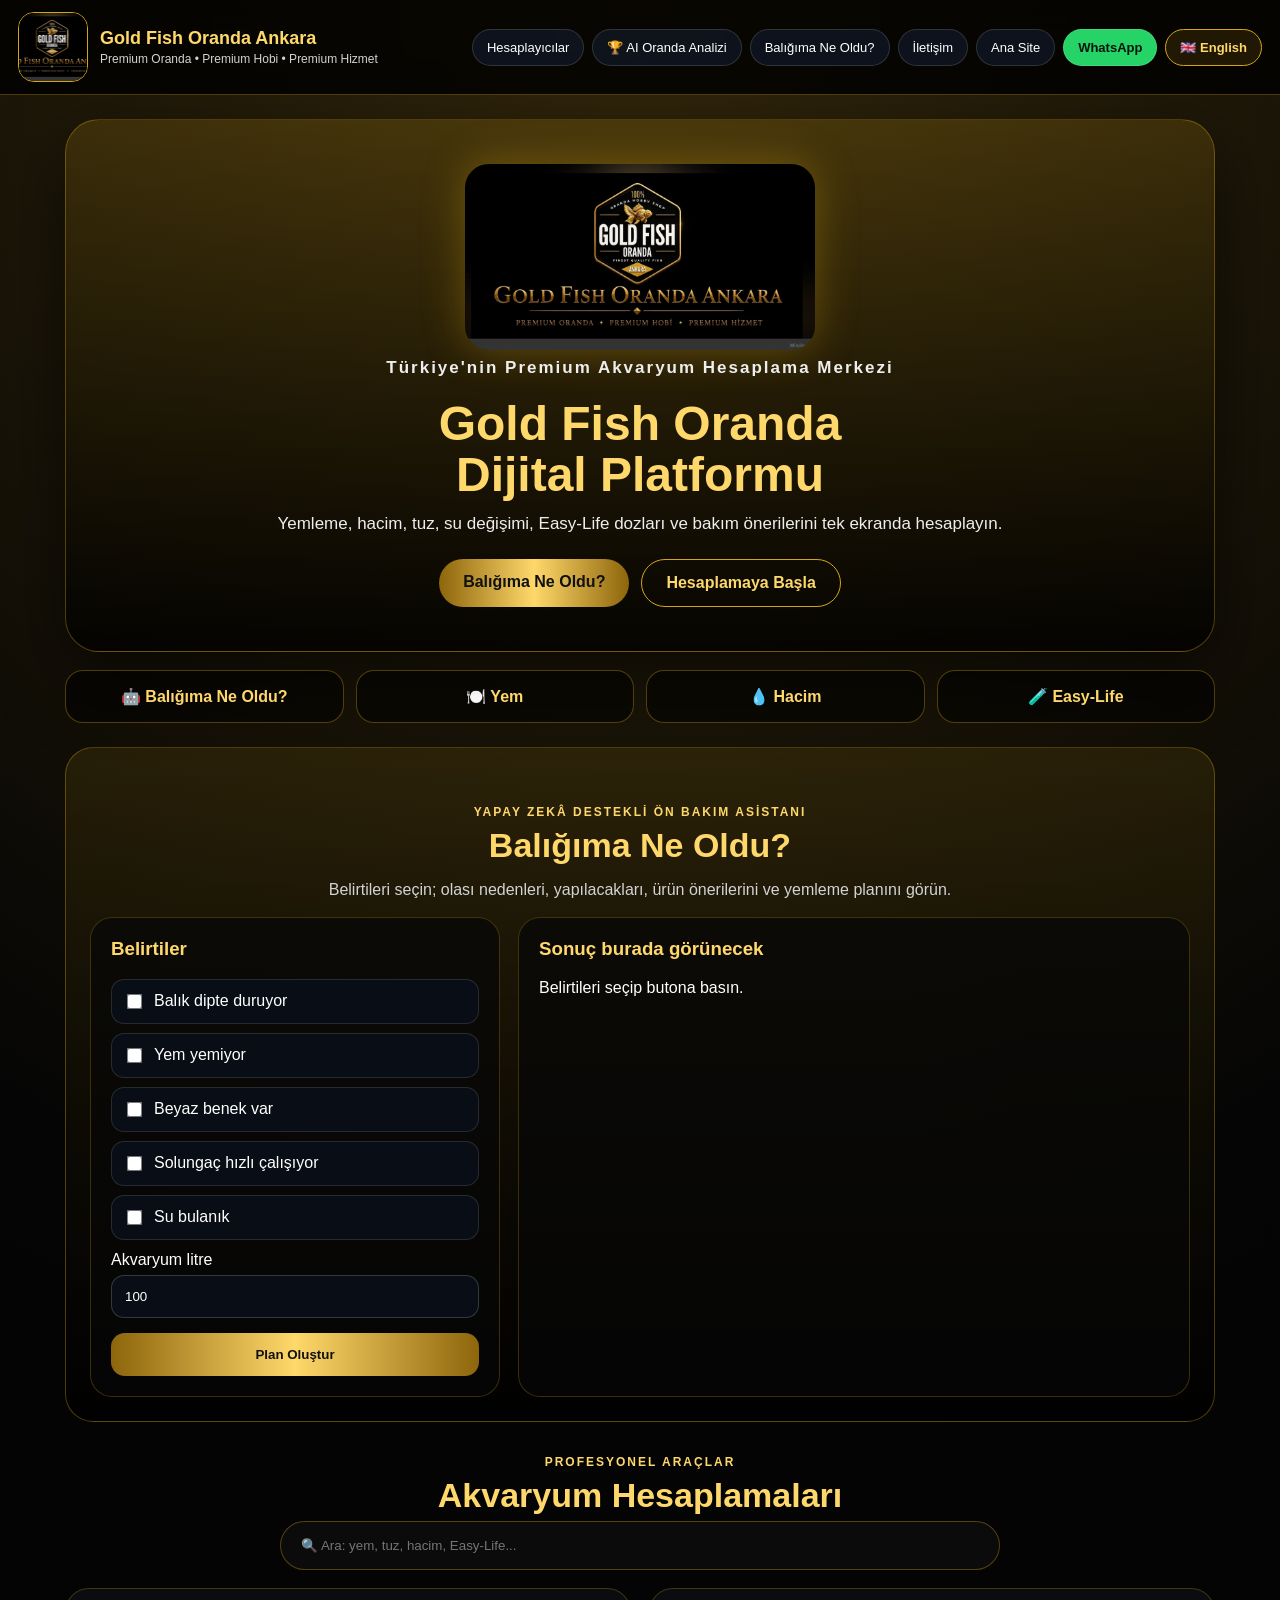
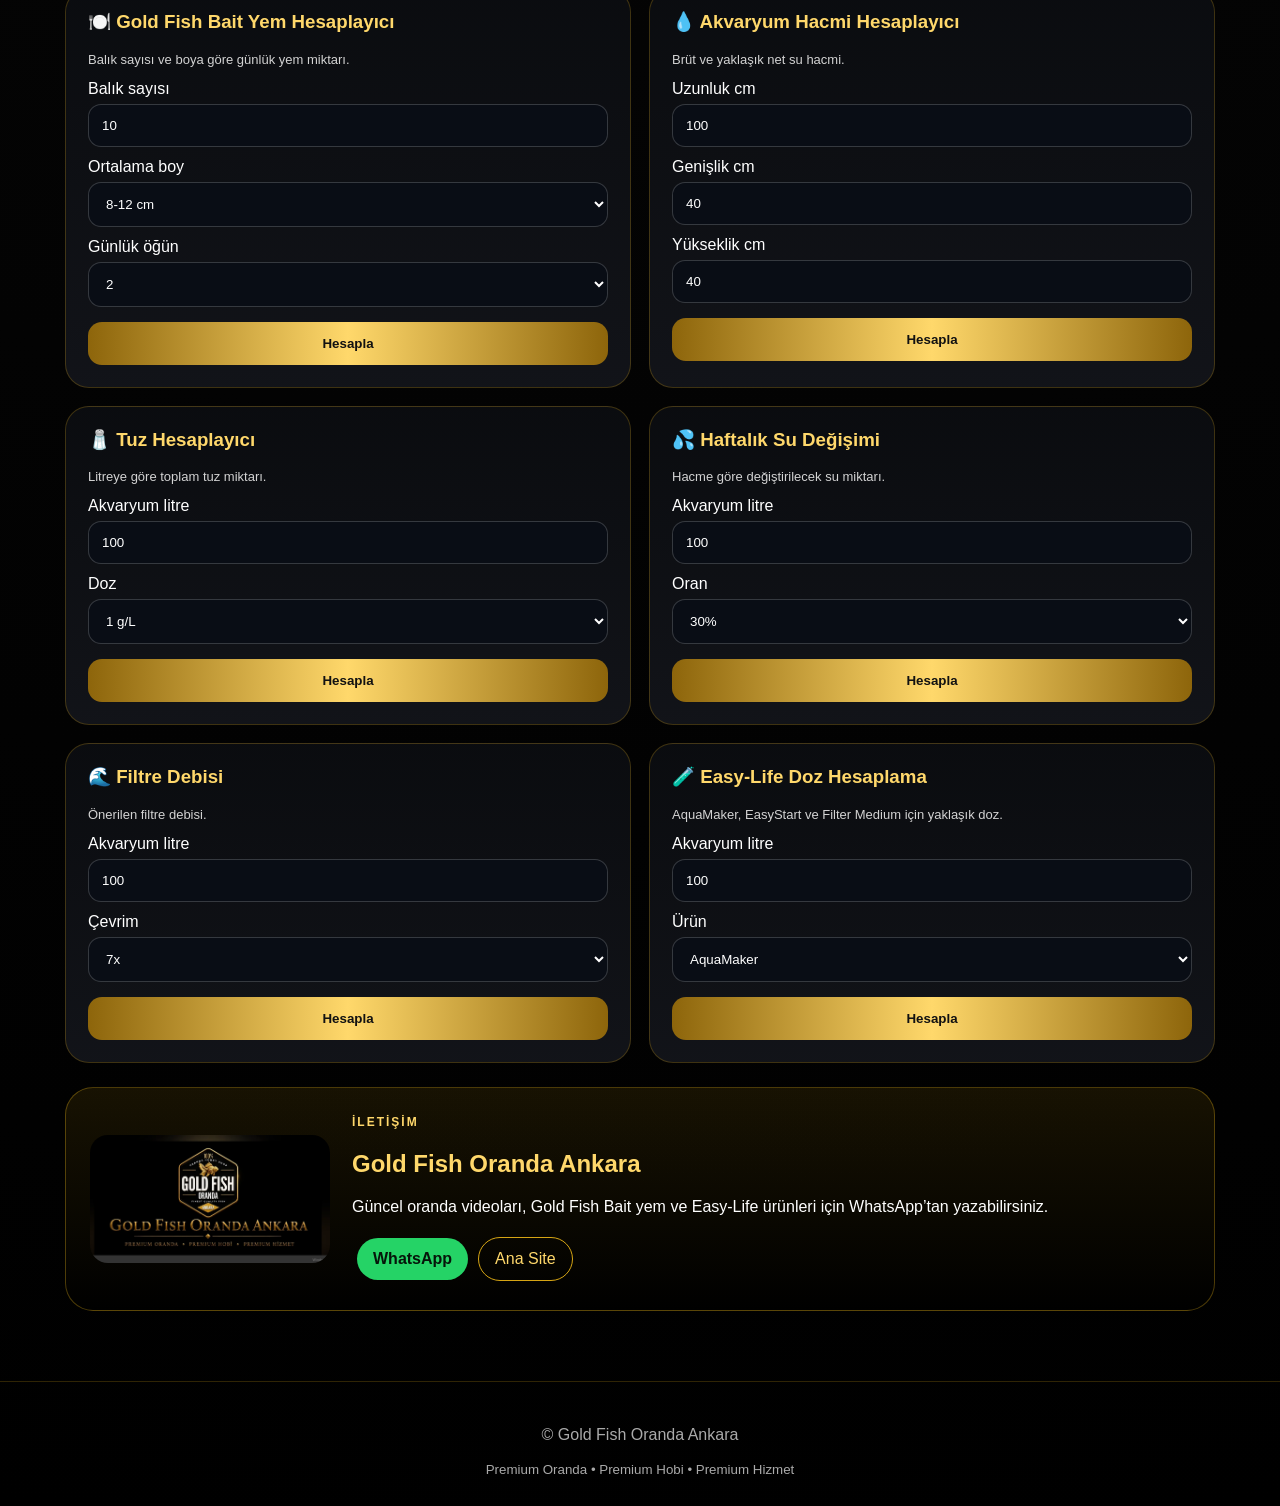
==== commit 8d69c760: "Update index.html" ====
--- a/index.html
+++ b/index.html
@@ -11,7 +11,7 @@
 <header class="topbar">
 <a class="brand" href="#top"><img src="logo.png"><span><strong>Gold Fish Oranda Ankara</strong><small>Premium Oranda • Premium Hobi • Premium Hizmet</small></span></a>
 <nav>
-<a href="#tools">Hesaplayıcılar</a><a href="analyzer.html">🏆 AI Oranda Analizi (BETA)</a><a href="#doctorSec">Balığıma Ne Oldu?</a><a href="#contact">İletişim</a><a href="https://goldfishoranda.com" target="_blank">Ana Site</a><a class="wa" href="https://wa.me/905337734115" target="_blank">WhatsApp</a><a class="lang" href="index-en.html">🇬🇧 English</a>
+<a href="#tools">Hesaplayıcılar</a><a href="analyzer.html">🏆 AI Oranda Analizi</a><a href="#doctorSec">Balığıma Ne Oldu?</a><a href="#contact">İletişim</a><a href="https://goldfishoranda.com" target="_blank">Ana Site</a><a class="wa" href="https://wa.me/905337734115" target="_blank">WhatsApp</a><a class="lang" href="index-en.html">🇬🇧 English</a>
 </nav></header>
 <main id="top">
 <section class="hero"><img src="logo.png"><p class="eyebrow">Türkiye'nin Premium Akvaryum Hesaplama Merkezi</p><h1>Gold Fish Oranda<br>Dijital Platformu</h1><p>Yemleme, hacim, tuz, su değişimi, Easy-Life dozları ve bakım önerilerini tek ekranda hesaplayın.</p><div class="buttons"><a class="btn gold" href="#doctorSec">Balığıma Ne Oldu?</a><a class="btn outline" href="#tools">Hesaplamaya Başla</a></div></section>
